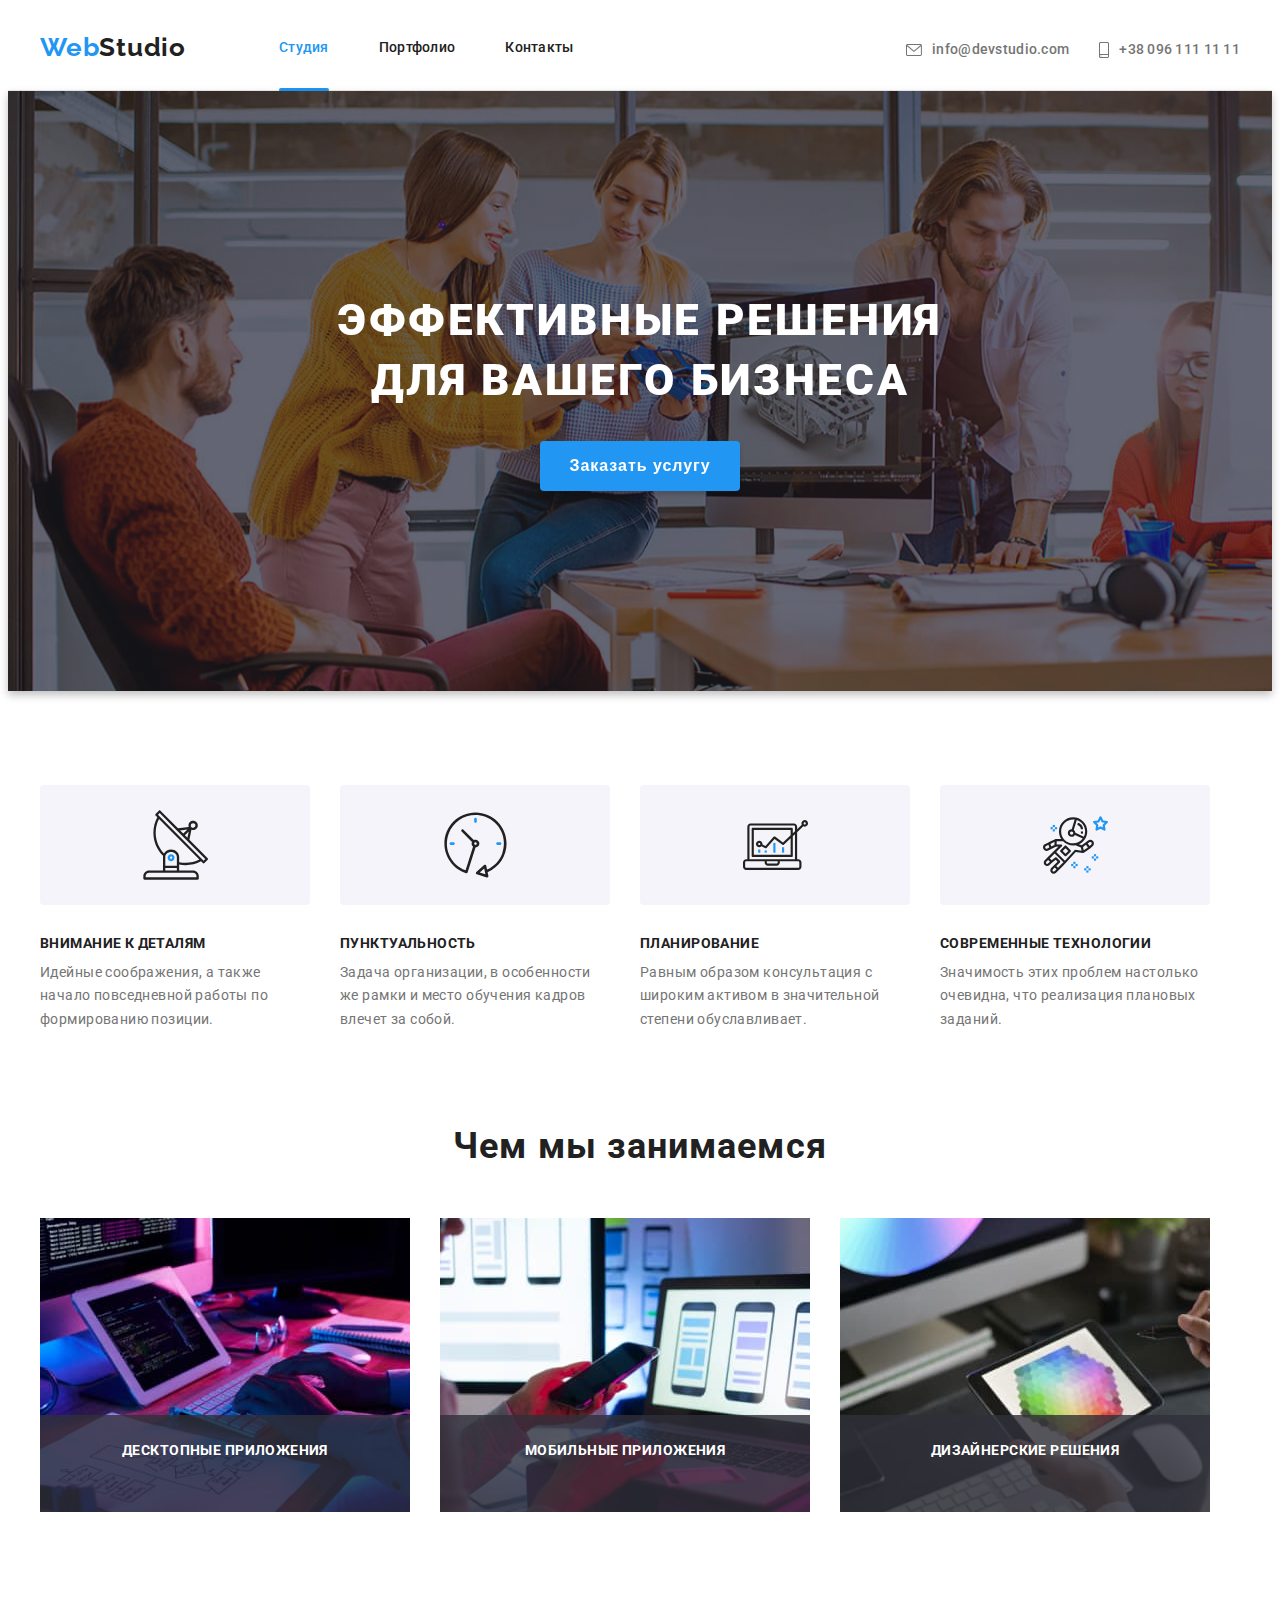
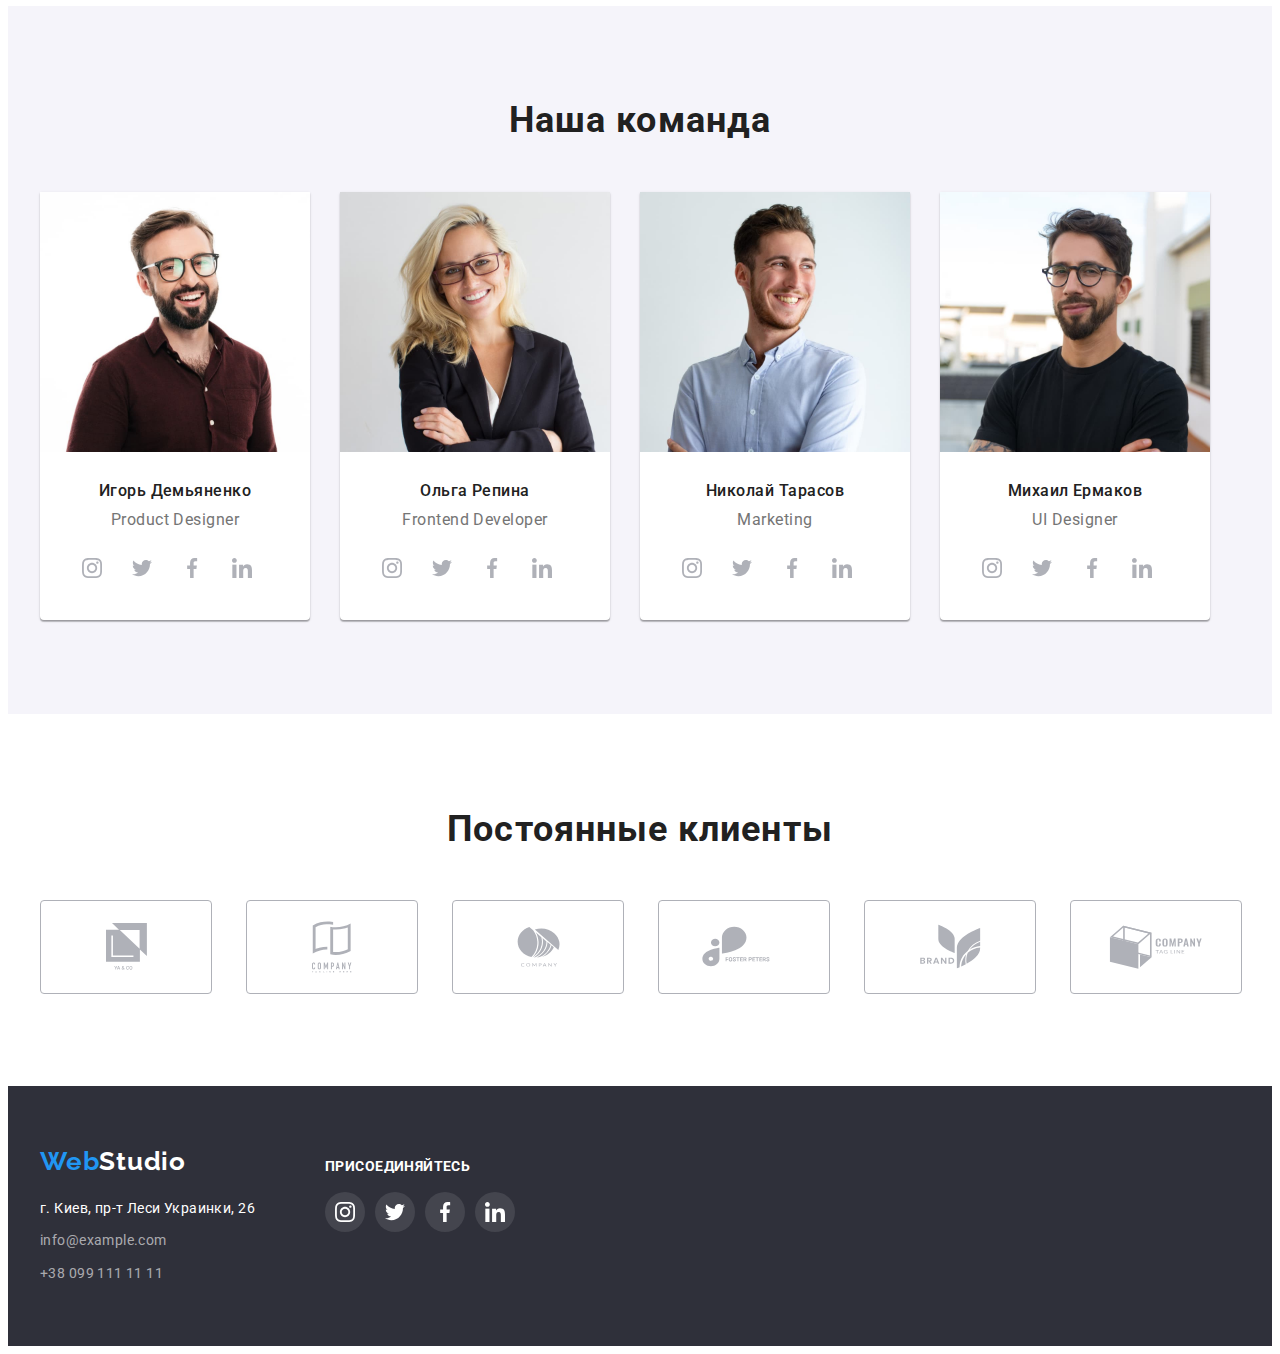
==== index.html @ 971f1d3d "добавляет исходные файлы проекта" ====
<!DOCTYPE html>
<html lang="ru">

<head>
  <meta charset="UTF-8" />
  <meta http-equiv="X-UA-Compatible" content="IE=edge" />
  <meta name="viewport" content="width=device-width, initial-scale=1.0" />
  <title>WebStudio - еффективные решения для вашего бизнеса</title>

  <link rel="stylesheet" href="https://cdnjs.cloudflare.com/ajax/libs/modern-normalize/1.1.0/modern-normalize.min.css"
    integrity="sha512-wpPYUAdjBVSE4KJnH1VR1HeZfpl1ub8YT/NKx4PuQ5NmX2tKuGu6U/JRp5y+Y8XG2tV+wKQpNHVUX03MfMFn9Q=="
    crossorigin="anonymous" referrerpolicy="no-referrer" />
  <link rel="preconnect" href="https://fonts.gstatic.com" />
  <link href="https://fonts.googleapis.com/css2?family=Raleway:wght@700&family=Roboto:wght@400;500;700;900&display=swap"
    rel="stylesheet" />
  <link rel="stylesheet" href="https://cdnjs.cloudflare.com/ajax/libs/animate.css/4.1.1/animate.min.css" />
  <link rel="stylesheet" href="./css/styles.css" />
</head>

<body>
  <!--HEADER-->
  <header class="header">
    <div class="header-section container">
      <nav class="navigation">
        <div class="nav-container">
          <a class="logo animate__swing" href="./">
            <span class="logo-icon-color" lang="en">Web</span>Studio</a>
          <div class="menu-section">
            <ul class="menu">
              <li class="menu-item">
                <a class="menu-link current" href="./">Студия</a>
              </li>
              <li class="menu-item">
                <a class="menu-link" href="./portfolio.html">Портфолио</a>
              </li>
              <li class="menu-item">
                <a class="menu-link" href="">Контакты</a>
              </li>
            </ul>
          </div>
        </div>
      </nav>
      <ul class="info-list">
        <li class="info-point">
          <a class="mail-link" href="mailto:info@devstudio.com">
            <svg class="header-icon" width="16" height="12">
              <use href="./images/icons.svg#icon-envelope"></use>
            </svg>
            info@devstudio.com
          </a>
        </li>
        <li class="info-point">
          <a class="tel-link" href="tel:+380961111111">
            <svg class="header-icon" width="10" height="16">
              <use href="./images/icons.svg#icon-smartphone"></use>
            </svg>
            +38 096 111 11 11
          </a>
        </li>
      </ul>
    </div>
  </header>

  <main>
    <!--HERO-->
    <section class="hero">
      <div class="hero-section container">
        <h1 class="hero-header">
          Эффективные решения<br />
          для вашего бизнеса
        </h1>
        <button class="hero-button" type="button" data-modal-open>Заказать услугу</button>
      </div>
    </section>

    <!--OUR QUALITIES-->
    <section class="section qualities">
      <div class="qualities-section container">
        <h2 hidden>Наши качества</h2>
        <ul class="qualities-list">
          <li class="qualities-point">
            <div class="qualities-icon-box">
              <svg class="qualities-icon" width="65" height="70">
                <use href="./images/icons.svg#icon-antenna"></use>
              </svg>
            </div>
            <h3 class="qualities-name">Внимание к деталям</h3>
            <p class="qualities-description">
              Идейные соображения, а также начало повседневной работы по
              формированию позиции.
            </p>
          </li>
          <li class="qualities-point">
            <div class="qualities-icon-box">
              <svg class="qualities-icon" width="65" height="70">
                <use href="./images/icons.svg#icon-clock"></use>
              </svg>
            </div>
            <h3 class="qualities-name">Пунктуальность</h3>
            <p class="qualities-description">
              Задача организации, в особенности же рамки и место обучения
              кадров влечет за собой.
            </p>
          </li>
          <li class="qualities-point">
            <div class="qualities-icon-box">
              <svg class="qualities-icon" width="65" height="70">
                <use href="./images/icons.svg#icon-diagram"></use>
              </svg>
            </div>
            <h3 class="qualities-name">Планирование</h3>
            <p class="qualities-description">
              Равным образом консультация с широким активом в значительной
              степени обуславливает.
            </p>
          </li>
          <li class="qualities-point">
            <div class="qualities-icon-box">
              <svg class="qualities-icon" width="65" height="70">
                <use href="./images/icons.svg#icon-astronaut"></use>
              </svg>
            </div>
            <h3 class="qualities-name">Современные технологии</h3>
            <p class="qualities-description">
              Значимость этих проблем настолько очевидна, что реализация
              плановых заданий.
            </p>
          </li>
        </ul>
      </div>
    </section>

    <!--OUR-TASKS-->
    <section class="tasks-section section">
      <div class="tasks-container container">
        <h2 class="tasks-header">Чем мы занимаемся</h2>
        <ul class="tasks-list">
          <li class="tasks-point">
            <img src="./images/tasks/wrighting-code.jpg" alt="разработчик пишет код" width="370" height="294"/>
            <div class="tasks-overlay-box">
              <p class="tasks-overlay">десктопные приложения</p>
            </div>
          </li>
          <li class="tasks-point">
            <img src="./images/tasks/testing.jpg" alt="сотрудник тестирует приложение" width="370" height="294"/>
            <div class="tasks-overlay-box">
              <p class="tasks-overlay">мобильные приложения</p>
            </div>
          </li>
          <li class="tasks-point">
              <img src="./images/tasks/making-design.jpg" alt="сотрудник разрабатывает дизайн" width="370" height="294"/>
            <div class="tasks-overlay-box">
              <p class="tasks-overlay">дизайнерские решения</p>
            </div>
          </li>
        </ul>
      </div>
    </section>

    <!--TEAM-->
    <section class="team section">
      <div class="team-section container">
        <h2 class="team-header">Наша команда</h2>
        <ul class="team-list">
          <li class="team-point">
            <img src="./images/staff/ihor-demyanenko.jpg" alt="игорь демьяненко" width="270" height="260" />
            <div class="member-box">
              <h3 class="team-member">Игорь Демьяненко</h3>
              <p class="member-description" lang="en">Product Designer</p>
              <ul class="social-list">
                <li class="social-point">
                  <a class="social-link team-social-link" href="">
                    <svg class="social-icon">
                      <use href="./images/icons.svg#icon-instagram"></use>
                    </svg>
                  </a>
                </li>
                <li class="social-point">
                  <a class="social-link team-social-link" href="">
                    <svg class="social-icon">
                      <use href="./images/icons.svg#icon-twitter"></use>
                    </svg>
                  </a>
                </li>
                <li class="social-point">
                  <a class="social-link team-social-link" href="">
                    <svg class="social-icon">
                      <use href="./images/icons.svg#icon-facebook"></use>
                    </svg>
                  </a>
                </li>
                <li class="social-point">
                  <a class="social-link team-social-link" href="">
                    <svg class="social-icon">
                      <use href="./images/icons.svg#icon-linkedin"></use>
                    </svg>
                  </a>
                </li>
              </ul>
            </div>
          </li>
          <li class="team-point">
            <img src="./images/staff/olha-repina.jpg" alt="ольга репина" width="270" height="260" />
            <div class="member-box">
              <h3 class="team-member">Ольга Репина</h3>
              <p class="member-description" lang="en">Frontend Developer</p>
              <ul class="social-list">
                <li class="social-point">
                  <a class="social-link team-social-link" href="">
                    <svg class="social-icon">
                      <use href="./images/icons.svg#icon-instagram"></use>
                    </svg>
                  </a>
                </li>
                <li class="social-point">
                  <a class="social-link team-social-link" href="">
                    <svg class="social-icon">
                      <use href="./images/icons.svg#icon-twitter"></use>
                    </svg>
                  </a>
                </li>
                <li class="social-point">
                  <a class="social-link team-social-link" href="">
                    <svg class="social-icon">
                      <use href="./images/icons.svg#icon-facebook"></use>
                    </svg>
                  </a>
                </li>
                <li class="social-point">
                  <a class="social-link team-social-link" href="">
                    <svg class="social-icon">
                      <use href="./images/icons.svg#icon-linkedin"></use>
                    </svg>
                  </a>
                </li>
              </ul>
            </div>
          </li>
          <li class="team-point">
            <img src="./images/staff/nicolay-tarasov.jpg" alt="николай тарасов" width="270" height="260" />
            <div class="member-box">
              <h3 class="team-member">Николай Тарасов</h3>
              <p class="member-description" lang="en">Marketing</p>
              <ul class="social-list">
                <li class="social-point">
                  <a class="social-link team-social-link" href="">
                    <svg class="social-icon">
                      <use href="./images/icons.svg#icon-instagram"></use>
                    </svg>
                  </a>
                </li>
                <li class="social-point">
                  <a class="social-link team-social-link" href="">
                    <svg class="social-icon">
                      <use href="./images/icons.svg#icon-twitter"></use>
                    </svg>
                  </a>
                </li>
                <li class="social-point">
                  <a class="social-link team-social-link" href="">
                    <svg class="social-icon">
                      <use href="./images/icons.svg#icon-facebook"></use>
                    </svg>
                  </a>
                </li>
                <li class="social-point">
                  <a class="social-link team-social-link" href="">
                    <svg class="social-icon">
                      <use href="./images/icons.svg#icon-linkedin"></use>
                    </svg>
                  </a>
                </li>
              </ul>
            </div>
          </li>
          <li class="team-point">
            <img src="./images/staff/mikhail-ermakov.jpg" alt="михаил ермаков" width="270" height="260" />
            <div class="member-box">
              <h3 class="team-member">Михаил Ермаков</h3>
              <p class="member-description" lang="en">UI Designer</p>
              <ul class="social-list">
                <li class="social-point">
                  <a class="social-link team-social-link" href="">
                    <svg class="social-icon">
                      <use href="./images/icons.svg#icon-instagram"></use>
                    </svg>
                  </a>
                </li>
                <li class="social-point">
                  <a class="social-link team-social-link" href="">
                    <svg class="social-icon">
                      <use href="./images/icons.svg#icon-twitter"></use>
                    </svg>
                  </a>
                </li>
                <li class="social-point">
                  <a class="social-link team-social-link" href="">
                    <svg class="social-icon">
                      <use href="./images/icons.svg#icon-facebook"></use>
                    </svg>
                  </a>
                </li>
                <li class="social-point">
                  <a class="social-link team-social-link" href="">
                    <svg class="social-icon">
                      <use href="./images/icons.svg#icon-linkedin"></use>
                    </svg>
                  </a>
                </li>
              </ul>
            </div>
          </li>
        </ul>
      </div>
    </section>
  </main>

  <!-- OUR CLIENTS -->

  <section class="clients-section section">
    <div class="clients-container container">
      <h2 class="clients-header">Постоянные клиенты</h2>
      <ul class="client-list">
        <li class="client-point">
          <a class="client-link" href="">
            <svg class="client-icon" width="41px" height="47px">
              <use href="./images/icons.svg#icon-company-ya-co"></use>
            </svg>
          </a>
        </li>
        <li class="client-point">
          <a class="client-link" href="">
            <svg class="client-icon" width="40px" height="52px">
              <use href="./images/icons.svg#icon-company-pages"></use>
            </svg>
          </a>
        </li>
        <li class="client-point">
          <a class="client-link" href="">
            <svg class="client-icon" width="43px" height="41px">
              <use href="./images/icons.svg#icon-company-slices"></use>
            </svg>
          </a>
        </li>
        <li class="client-point">
          <a class="client-link" href="">
            <svg class="client-icon" width="84px" height="41px">
              <use href="./images/icons.svg#icon-company-foster-peters"></use>
            </svg>
          </a>
        </li>
        <li class="client-point">
          <a class="client-link" href="">
            <svg class="client-icon" width="63px" height="45px">
              <use href="./images/icons.svg#icon-company-leaves"></use>
            </svg>
          </a>
        </li>
        <li class="client-point">
          <a class="client-link" href="">
            <svg class="client-icon" width="94px" height="44px">
              <use href="./images/icons.svg#icon-company-box"></use>
            </svg>
          </a>
        </li>
      </ul>
    </div>
  </section>

  <!--FOOTER-->
  <footer class="footer footer-section">
    <div class="container footer-container">
      <div class="footer-logo-adress-box">
        <a class="logo logo-footer" href="./"><span class="logo-icon-color" lang="en">Web</span><span
            class="logo-icon-right" lang="en">Studio</span></a>
        <address class="adress">
          <ul class="adress-list">
            <li class="footer-location">
              <a class="location-link" href="https://goo.gl/maps/LH7wRKLAsP6Fqup57" target="_blank"
                rel="noopener, noreferrer">г. Киев, пр-т Леси Украинки, 26</a>
            </li>
            <li>
              <a class="footer-mail" href="mailto:info@example.com">info@example.com</a>
            </li>
            <li>
              <a class="footer-tel" href="tel:+380991111111">+38 099 111 11 11</a>
            </li>
          </ul>
        </address>
      </div>
      <div class="footer-social-container">
        <p class="footer-social-p">Присоединяйтесь</p>
        <ul class="social-list footer-social-list">
          <li class="social-point">
            <a class="social-link footer-social-link" href="">
              <svg class="social-icon">
                <use href="./images/icons.svg#icon-instagram"></use>
              </svg>
            </a>
          </li>
          <li class="social-point">
            <a class="social-link footer-social-link" href="">
              <svg class="social-icon">
                <use href="./images/icons.svg#icon-twitter"></use>
              </svg>
            </a>
          </li>
          <li class="social-point">
            <a class="social-link footer-social-link" href="">
              <svg class="social-icon">
                <use href="./images/icons.svg#icon-facebook"></use>
              </svg>
            </a>
          </li>
          <li class="social-point">
            <a class="social-link footer-social-link" href="">
              <svg class="social-icon">
                <use href="./images/icons.svg#icon-linkedin"></use>
              </svg>
            </a>
          </li>
        </ul>
      </div>
    </div>
  </footer>

  <div class="backdrop is-hidden" data-modal>
    <div class="modal">
      <button type="button" class="modal-close-btn" data-modal-close>
        <svg class="modal-close-icon" width="18" height="18">
          <use href="./images/modal-close-btn.svg#icon-modal-close-btn"></use>
        </svg>
      </button>
    </div>
  </div>
  <script src="./js/modal.js"></script>
</body>

</html>
---- css/styles.css ----
:root {
  --main-font: "Roboto", sans-serif;
  --secondary-font: "Raleway", sans-serif;
  --font-weight-main: 500;
  --font-weight-secondary: bold;
  --font-weight-p: 400;
  --font-weight-member: 500;

  --font-weight-projecs-overflow: 400;
  --icon-fill-color: #afb1b8;
  --logo-icon-color-left: #2196f3;
  --logo-icon-color-right: #ffffff;
  --accent-color: #2196f3;
  --footer-accent-color: #ffffff;
  --main-font-color: #212121;
  --header-info-color: #757575;
  --hero-background-color: #c4c4c4;
  --hero-header-color: #ffffff;
  --hero-btn-color: #ffffff;
  --hero-btn-back-color: #2196f3;
  --description-color: #757575;
  --team-back-color: #f5f4fa;
  --footer-back-color: #2f303a;
  --location-link-color: #ffffff;
  --filter-accent-background-color: #2196f3;
  --filter-accent-font-color: #ffffff;
  --footer-main-color: rgba(255, 255, 255, 0.6);
  --main-duration: 250ms;
  --timing-function: cubic-bezier(0.4, 0, 0.2, 1);
}

/* СБРОС СТИЛЕЙ */

h1,
h2,
h3,
h4,
h5,
h6,
p {
  margin-top: 0;
  margin-bottom: 0;
}

ol,
ul {
  padding-top: 0;
  padding-bottom: 0;
  padding-left: 0;
  margin: 0 0;
}

img {
  display: block;
}

/* СБРОС СТИЛЕЙ END */

body {
  font-family: var(--main-font);
  font-weight: var(--font-weight-main);
  font-size: 14px;
  color: var(--main-font-color);
}

a {
  text-decoration: none;
  font-style: normal;
  color: var(--main-font-color);
}

li {
  list-style-type: none;
}

/* УТИЛИТЫ */

.visually-hidden {
  position: absolute;
  clip: rect(0 0 0 0);
  width: 1px;
  height: 1px;
  margin: -1px;
}

.container {
  margin: 0 auto;
  width: 1200px;
  padding-left: 15px;
  padding-right: 15px;
}

.section {
  padding-top: 94px;
  padding-bottom: 94px;
}

.footer-section {
  padding-bottom: 60px;
}

.team-social-link {
  background-color: transparent;
  fill: #afb1b8;
}

.footer-social-link {
  background-color: rgba(255, 255, 255, 0.1);
  fill: #ffffff;
}

.footer-social-list {
  margin-top: 20px;
}

/* УТИЛИТЫ END */

/* HEADER SECTION */

.header {
  border-bottom: 1px solid #ececec;
}

.header-section {
  display: flex;
  margin-left: auto;
  margin-right: auto;
  align-items: baseline;
}

.nav-container {
  display: flex;
  align-items: center;
}

.info-list {
  display: flex;
  margin-left: auto;
}

.info-point:not(:last-child) {
  margin-right: 30px;
}

.logo {
  font-family: var(--secondary-font);
  font-family: Raleway;
  font-weight: var(--font-weight-secondary);
  font-size: 26px;
  line-height: 1.19;
  letter-spacing: 0.03em;
  color: var(--main-font-color);
  text-decoration: none;

  margin-right: 93px;
  padding-top: 24px;
  padding-bottom: 25px;

  animation-duration: 1000ms;
}

.logo-icon-color {
  color: var(--logo-icon-color-left);
}

.menu {
  display: flex;
}

.menu-section {
  display: flex;
  width: 294px;
}

.menu-link {
  position: relative;
  line-height: 1.14;
  letter-spacing: 0.02em;
  color: #212121;

  padding-top: 32px;
  padding-bottom: 36.5px;

  transition: color var(--main-duration) var(--timing-function);
}

.menu-link.current::before {
  position: absolute;
  display: block;
  content: "";
  width: 100%;
  height: 4px;
  bottom: 0;

  background-color: var(--accent-color);
  border-radius: 2px;
}

.menu-item:not(:last-child) {
  margin-right: 50px;
}

.menu-link.current {
  color: var(--accent-color);
}

.menu-link:hover,
.menu-link:focus {
  color: var(--accent-color);
}

.mail-link {
  display: flex;
  align-items: center;

  line-height: 1.14;
  letter-spacing: 0.02em;
  color: var(--header-info-color);

  fill: var(--header-info-color);

  padding-top: 32px;
  padding-bottom: 32px;

  transition: color var(--main-duration) var(--timing-function);
}

.tel-link {
  display: flex;
  align-items: center;

  line-height: 1.14;
  letter-spacing: 0.02em;
  color: var(--header-info-color);

  fill: var(--header-info-color);

  padding-top: 32px;
  padding-bottom: 32px;

  transition: color var(--main-duration) var(--timing-function);
}
.mail-link:hover,
.tel-link:hover {
  color: var(--accent-color);
  fill: var(--accent-color);
}
.mail-link:focus,
.tel-link:focus {
  color: var(--accent-color);
  fill: var(--accent-color);
}

.header-icon {
  margin-right: 10px;

  transition: fill var(--main-duration) var(--timing-function);
}
/* HEADER END */

/* HERO */
.hero {
  background-image: linear-gradient(
      rgba(47, 48, 58, 0.4),
      rgba(47, 48, 58, 0.4)
    ),
    url(../images/hero/hero-image.jpg);
  background-color: var(--hero-background-color);
  background-size: cover;
  filter: drop-shadow(0px 4px 4px rgba(0, 0, 0, 0.25));

  max-width: 1600px;
  margin: 0 auto;
  padding-top: 200px;
  padding-bottom: 200px;
}

.hero-section {
  display: flex;
  flex-direction: column;

  align-items: center;
  justify-content: center;
}

.hero-header {
  display: inline-block;
  font-family: var(--main-font);
  font-weight: 900;
  font-size: 44px;
  line-height: 1.36;

  margin-right: 452px;
  margin-left: 452px;
  margin-bottom: 30px;
  width: 696px;

  text-align: center;
  letter-spacing: 0.06em;
  text-transform: uppercase;
  color: var(--hero-header-color);
}

.hero-button {
  display: inline-block;
  width: 200px;
  padding-top: 10px;
  padding-right: 10px;
  padding-bottom: 10px;
  padding-left: 10px;

  border: 0px;
  border-radius: 4px;
  box-shadow: 0px 4px 4px rgba(0, 0, 0, 0.15);

  font-weight: var(--font-weight-secondary);
  font-size: 16px;
  line-height: 1.87;
  letter-spacing: 0.06em;
  background-color: var(--hero-btn-back-color);
  color: var(--hero-btn-color);
  cursor: pointer;
}
/* HERO END */

/* OUR QUALITIES */

.qualities {
  display: flex;
}

.qualities-list {
  display: flex;
}

.qualities-point:not(last-child) {
  margin-right: 30px;
}
.qualities-point {
  display: block;
  width: 270px;
}

.qualities-icon-box {
  display: flex;
  align-items: center;
  justify-content: center;
  margin-bottom: 30px;
  border-radius: 4px;
  width: 270px;
  height: 120px;

  background-color: #f5f4fa;
}

.qualities-name {
  display: inline-block;
  margin-bottom: 9px;

  font-size: 14px;
  font-weight: var(--font-weight-secondary);
  line-height: 1.14;
  letter-spacing: 0.03em;
  text-transform: uppercase;
  color: var(--main-font-color);
}

.qualities-description {
  font-size: 14px;
  font-weight: var(--font-weight-p);
  line-height: 1.71;
  letter-spacing: 0.03em;
  color: var(--description-color);
}
/* OUR QUALITIES END */

/* TASKS */

.tasks-section {
  display: flex;
  flex-direction: column;
  padding-top: 0;
}

.tasks-header {
  display: block;
  margin-left: auto;
  margin-right: auto;
  margin-bottom: 50px;

  font-weight: var(--font-weight-secondary);
  font-size: 36px;
  line-height: 1.16;
  text-align: center;
  letter-spacing: 0.03em;
  color: var(--main-font-color);
}

.tasks-list {
  display: flex;
}

.tasks-point {
  display: block;
  position: relative;
  width: 370px;
  height: 294px;
}

.tasks-point:not(:last-child) {
  margin-right: 30px;
}

.tasks-overlay {
  font-weight: bold;
  font-size: 14px;
  line-height: 16px;
  text-align: center;
  letter-spacing: 0.03em;
  text-transform: uppercase;

  color: #ffffff;
}

.tasks-overlay-box {
  position: absolute;
  bottom: 0;
  width: 370px;
  height: 70px;
  padding-top: 27px;

  background-color: rgba(47, 48, 58, 0.8);
}

/* TASKS END */

/* TEAM */
.team-list {
  display: flex;
}

.team-point {
  display: block;
  box-shadow: 0px 1px 3px rgba(0, 0, 0, 0.12), 0px 1px 1px rgba(0, 0, 0, 0.14),
    0px 2px 1px rgba(0, 0, 0, 0.2);
  border-radius: 0px 0px 4px 4px;
  background-color: #ffffff;
}

.team-point:not(last-child) {
  margin-right: 30px;
}

.team {
  background: var(--team-back-color);
}

.team-section {
  display: flex;
  flex-direction: column;
}

.team-header {
  display: inline-block;
  margin-bottom: 50px;

  font-weight: var(--font-weight-secondary);
  font-size: 36px;
  line-height: 1.16;
  text-align: center;
  letter-spacing: 0.03em;
  color: var(--main-font-color);
}

.member-box {
  display: flex;
  flex-direction: column;
  align-items: center;
  padding-top: 30px;
  padding-bottom: 30px;
}

.social-list {
  display: flex;
  align-items: center;
  margin-top: 16px;
  width: 206px;
  height: 44px;
}

.social-point {
  display: block;
  width: 40px;
  height: 40px;
  border-radius: 50%;
}

.social-point:not(:last-child) {
  margin-right: 10px;
}

.social-link {
  display: flex;
  justify-content: center;
  align-items: center;
  width: 100%;
  height: 100%;
  border-radius: 50%;

  transition: background-color var(--main-duration) var(--timing-function),
    fill var(--main-duration) var(--timing-function);
}

.social-link:focus,
.social-link:hover {
  background-color: var(--accent-color);
  fill: #ffffff;
}
.social-icon {
  width: 20px;
  height: 20px;
}

.team-member {
  display: inline-block;

  font-size: 16px;
  font-weight: var(--font-weight-member);
  line-height: 1.18;
  text-align: center;
  letter-spacing: 0.03em;
}

.member-description {
  display: inline-block;
  margin-top: 10px;

  font-weight: 400;
  font-size: 16px;
  line-height: 1.18;
  text-align: center;
  letter-spacing: 0.03em;
  color: var(--description-color);
}
/* TEAM END */

/* CLIENTS */

.clients-container {
  display: flex;
  flex-direction: column;
}

.clients-header {
  align-self: center;
  margin-bottom: 50px;

  font-weight: var(--font-weight-secondary);
  font-size: 36px;
  line-height: 42px;
  text-align: center;
  letter-spacing: 0.03em;
}

.client-list {
  display: flex;
  justify-content: space-between;
}

.client-point {
  width: 170px;
  height: 92px;
}

.client-link {
  display: flex;
  justify-content: center;
  align-items: center;
  width: 100%;
  height: 100%;

  border: 1px solid #afb1b8;
  border-radius: 4px;

  fill: var(--icon-fill-color);

  transition: fill var(--main-duration) var(--timing-function),
    border-color var(--timing-function) var(--main-duration);
}

.client-link:hover,
.client-link:focus {
  fill: var(--accent-color);
  border: 1px solid var(--accent-color);
}

/* CLIENTS END */

/* FOOTER */

.footer-container {
  display: flex;
}

.footer {
  background-color: var(--footer-back-color);
}

.logo-footer {
  width: 145px;
  padding-top: 0;
  padding-bottom: 0;
  margin-right: 0;
  margin-bottom: 20px;
}

.logo-icon-right {
  color: var(--logo-icon-color-right);
}

.location-link {
  font-weight: 400;
  font-style: normal;
  line-height: 1.71;
  letter-spacing: 0.03em;
  color: var(--location-link-color);

  transition: color var(--main-duration) var(--timing-function);
}

.location-link:hover,
.location-link:focus {
  color: var(--accent-color);
}

.footer-mail,
.footer-tel {
  font-weight: 400;
  line-height: 1.71;
  letter-spacing: 0.03em;
  color: var(--footer-main-color);

  transition: color var(--main-duration) var(--timing-function);
}
.footer-mail:hover,
.footer-tel:hover,
.footer-mail:focus,
.footer-tel:focus {
  color: var(--footer-accent-color);
}

.adress li:not(:last-child) {
  margin-bottom: 9px;
  margin-right: auto;
}

.footer-logo-adress-box {
  display: flex;
  flex-direction: column;
  margin-top: 60px;
}

.footer-social-container {
  display: flex;
  flex-direction: column;
  width: 206px;
  height: 80px;
  margin-top: 72px;
  margin-left: 70px;
}

.footer-social-p {
  font-weight: var(--font-weight-secondary);
  font-size: 14px;
  line-height: 16px;
  letter-spacing: 0.03em;
  text-transform: uppercase;

  color: #ffffff;
}

/* FOOTER END */

/* PORTFOLIO */

/* PORTFOLIO FILTER */

.filter-section {
  display: flex;
  justify-content: center;
  margin-top: 0;
  margin-bottom: 50px;
  margin-left: auto;
  margin-right: auto;
}

.filter-section .filter-point:not(:last-child) {
  margin-right: 8px;
}

.filter-point:not(:last-child) {
  margin-right: 8px;
}

.filter-button {
  font-family: inherit;
  font-size: 16px;
  font-weight: 500;
  line-height: 26px;
  text-align: center;
  letter-spacing: 0.03em;
  color: var(--main-font-color);
  cursor: pointer;

  background: #f5f4fa;
  border: none;
  border-radius: 4px;

  padding: 6px 22px 6px 22px;
  transition: box-shadow var(--main-duration) var(--timing-function),
    background-color var(--main-duration) var(--timing-function),
    color var(--main-duration) var(--timing-function);
}

.filter-button:hover,
.filter-button:focus {
  color: var(--filter-accent-font-color);
  background-color: var(--filter-accent-background-color);

  box-shadow: 0px 3px 1px rgba(0, 0, 0, 0.1), 0px 1px 2px rgba(0, 0, 0, 0.08),
    0px 2px 2px rgba(0, 0, 0, 0.12);
}
/*  PORTFOLIO FILTER END */

/* PORTFOLIO ITEMS */

.portfolio-list {
  display: flex;
  flex-wrap: wrap;
  justify-content: center;
}

.portfolio-point {
  display: flex;
  flex-direction: column;
  align-items: center;
  width: 370px;
  transition: box-shadow 250ms linear;
}

.portfolio-point:hover {
  box-shadow: 0px 1px 1px rgba(0, 0, 0, 0.12), 0px 4px 4px rgba(0, 0, 0, 0.06),
    1px 4px 6px rgba(0, 0, 0, 0.16);
}

.portfolio-point:not(:nth-child(3n + 3)) {
  margin-right: 30px;
}

.portfolio-point:nth-last-child(n + 4) {
  margin-bottom: 30px;
}

.project-info {
  padding: 20px 24px;
  border-right: 1px solid #eeeeee;
  border-bottom: 1px solid #eeeeee;
  border-left: 1px solid #eeeeee;
}

.portfolio-project {
  margin-bottom: 4px;

  font-weight: var(--font-weight-secondary);
  font-size: 18px;
  line-height: 2;
  letter-spacing: 0.06em;
  color: var(--main-font-color);
}

.project-description {
  font-weight: 400;
  font-size: 16px;
  line-height: 1.87;
  letter-spacing: 0.03em;
  color: var(--description-color);
}

.portfolio-img-box {
  position: relative;
  overflow: hidden;
}

.portfolio-overlay {
  display: block;
  position: absolute;
  top: 0;
  left: 0;
  width: 100%;
  height: 100%;
  padding: 63px 24px;
  font-weight: var(--font-weight-projecs-overflow);

  background: rgba(33, 150, 243, 0.9);

  font-size: 18px;
  line-height: 1.56;
  letter-spacing: 0.03em;
  color: #ffffff;

  transform: translateY(101%);
  transition-duration: 250ms;
}

.portfolio-project-link:hover .portfolio-overlay,
.portfolio-project-link:focus .portfolio-overlay {
  transform: translateY(0%);
  animation-timing-function: var(--timing-function);
}

/* PORTFOLIO ITEMS END */

.backdrop {
  position: fixed;
  width: 100vw;
  height: 100vh;
  top: 0;
  left: 0;
  background: rgba(0, 0, 0, 0.2);

  transition: opacity var(--main-duration) var(--timing-function),
    visibility var(--main-duration) var(--timing-function);
}

.modal {
  position: absolute;
  margin-top: 0;
  padding-top: 0;
  top: 50%;
  left: 50%;
  transform: translate(-50%, -50%);
  width: 528px;
  height: 581px;
  background: #ffffff;
  box-shadow: 0px 1px 3px rgba(0, 0, 0, 0.12), 0px 1px 1px rgba(0, 0, 0, 0.14),
    0px 2px 1px rgba(0, 0, 0, 0.2);
  border-radius: 4px;
}

.modal-close-btn {
  display: flex;
  align-items: center;
  justify-content: center;
  position: absolute;
  top: 8px;
  right: 8px;
  border-radius: 50%;
  border: 1px solid rgba(0, 0, 0, 0.1);
  background-color: transparent;
  cursor: pointer;
  padding: 6px 6px;
}

.is-hidden {
  opacity: 0;
  visibility: hidden;
  pointer-events: none;
}
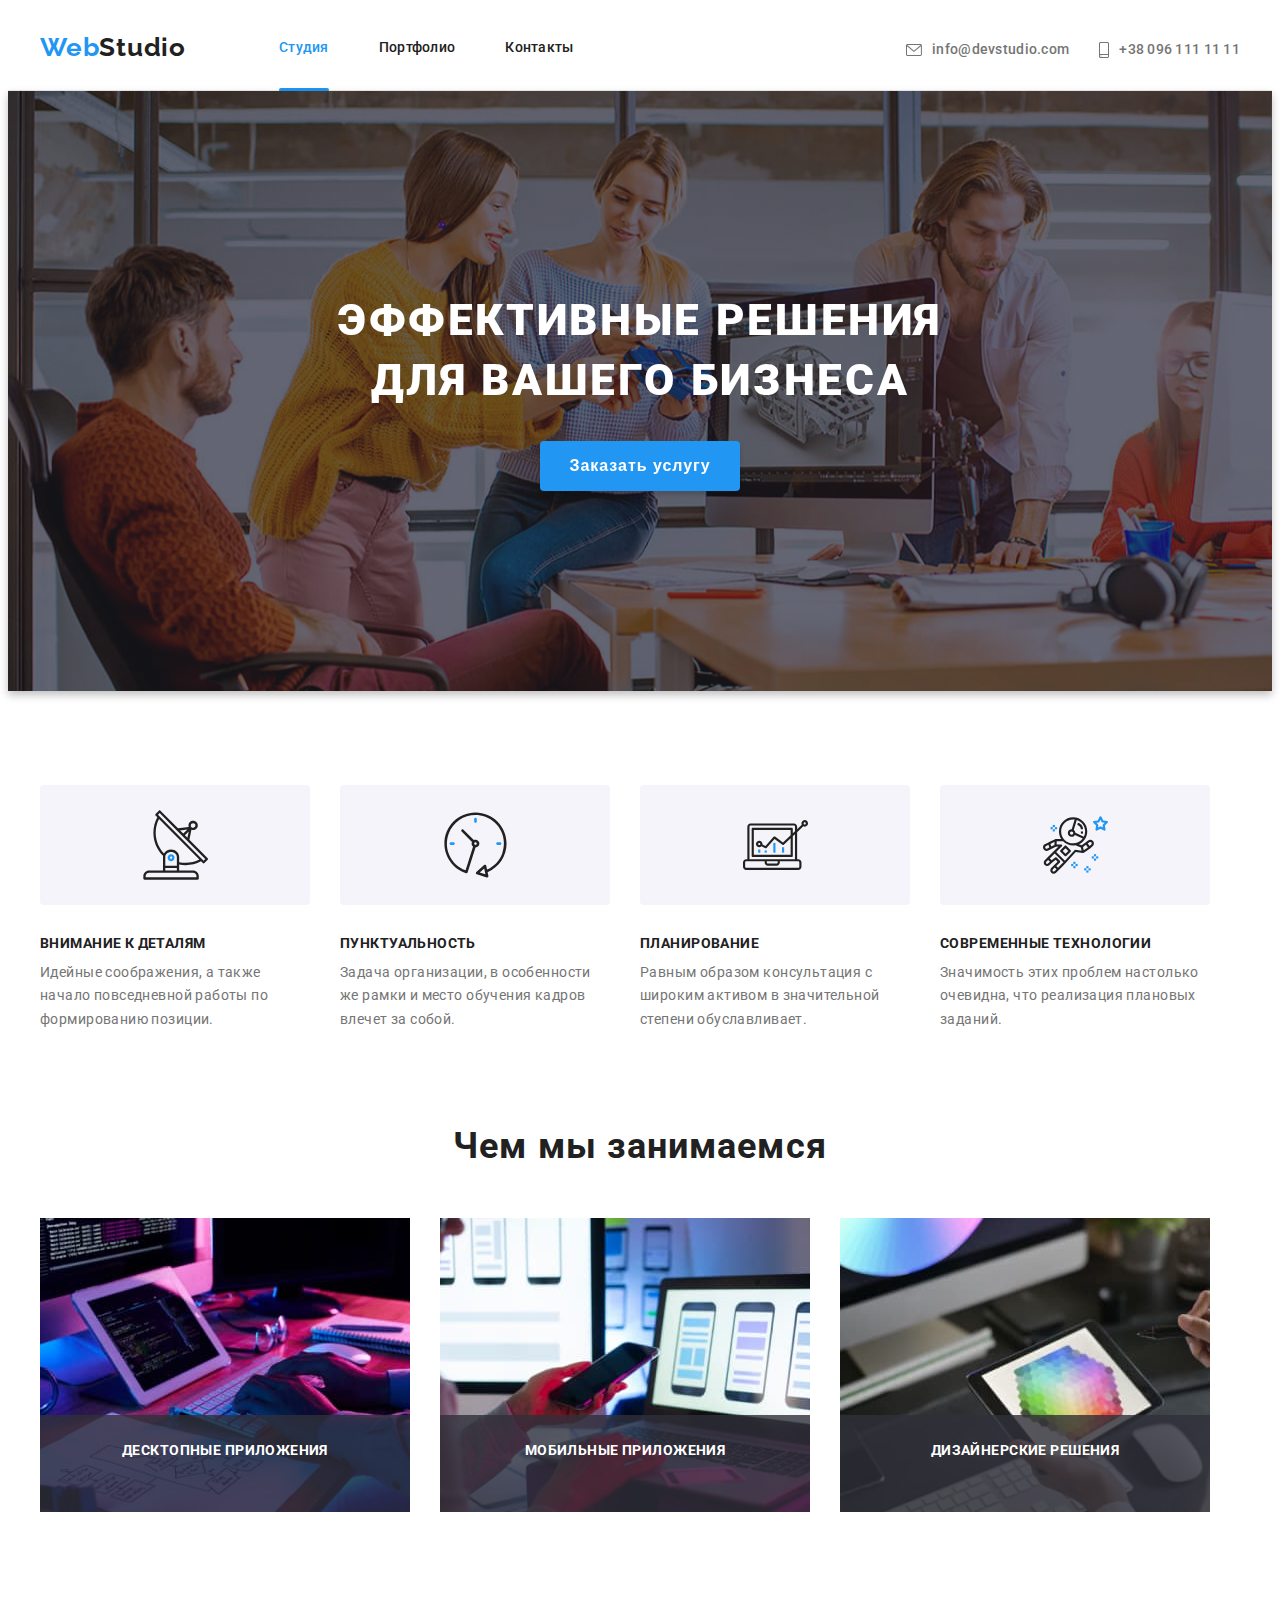
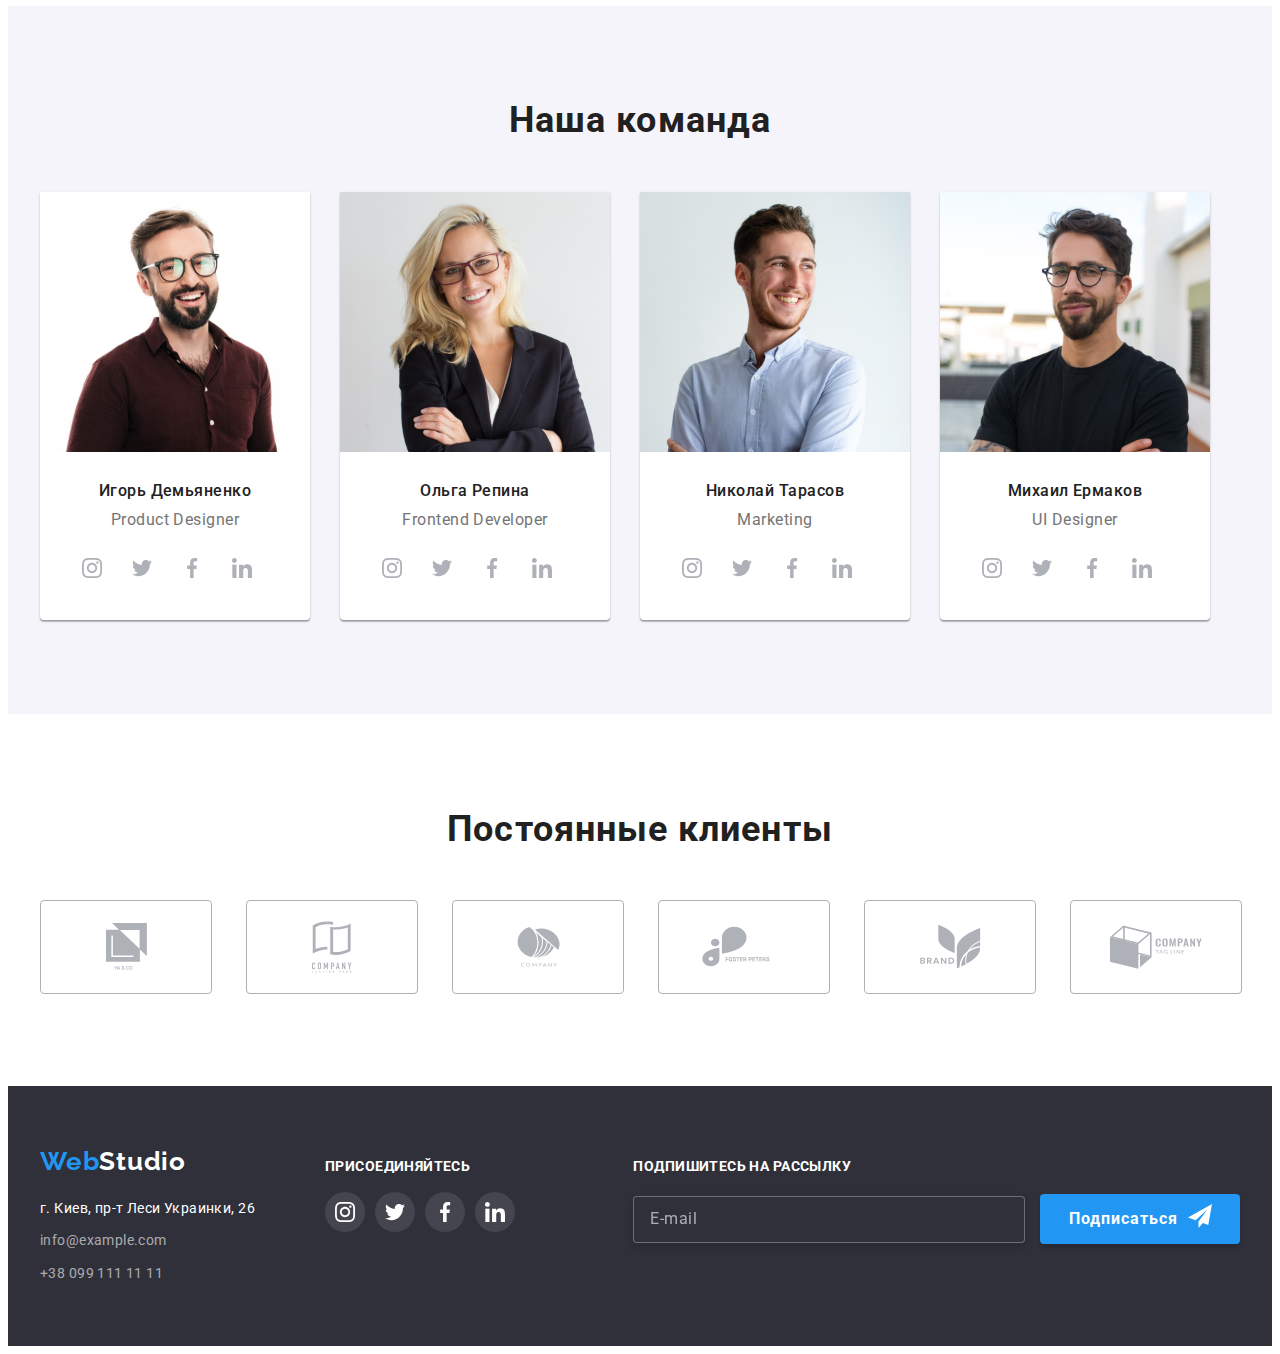
==== commit 3c351ed8: "final" ====
--- a/index.html
+++ b/index.html
@@ -421,8 +421,23 @@
           </li>
         </ul>
       </div>
+      <div class="footer-mailing-container">
+        <p class="footer-mailing-header">Подпишитесь на рассылку</p>
+        <form action="#" class="footer-mailing-form">
+          <input class="footer-user-mail-input" type="email" placeholder="E-mail" validate>
+          <button class="footer-mailing-button" type="submit">
+            <span class="mailing-button-wrapper">
+              Подписаться
+            <svg class="footer-button-mail-icon" width="24px" height="24px">
+              <use href="./images/footer-send-mail-icon.svg#icon-send-mail"></use>
+            </svg></span> 
+          </button>
+        </form>
+      </div>
     </div>
   </footer>
+
+  <!-- BACKDROP И МОДАЛЬНОЕ ОКНО -->
 
   <div class="backdrop is-hidden" data-modal>
     <div class="modal">
@@ -431,6 +446,53 @@
           <use href="./images/modal-close-btn.svg#icon-modal-close-btn"></use>
         </svg>
       </button>
+
+      <p class="modal-form-header">Оставьте свои данные, мы вам перезвоним</p>
+
+      <form class="modal-form" action="#">
+        <label class="modal-form-field">Имя
+          <span class="modal-form-input-wrapper">
+            <input class="modal-form-input" type="text" name="user-name" minlength="2" autofocus required
+            pattern="[a-zA-Zа-яёА-Я]+" title="Используйте буквы латиницы или кирилицы">
+            <svg class="modal-form-input-icon" width="18" height="18">
+              <use href="./images/modal-input-icons.svg#icon-modal-person"></use>
+            </svg>
+          </span>
+          
+        </label>
+        
+
+        <label class="modal-form-field">Телефон
+          <span class="modal-form-input-wrapper">
+            <input class="modal-form-input" type="tel" name="user-tel" 
+            pattern="[0-9]{3}-[0-9]{3}-[0-9]{2}-[0-9]{2}" title="093-000-00-00" required validate>
+            <svg class="modal-form-input-icon" width="18" height="18">
+              <use href="./images/modal-input-icons.svg#icon-modal-phone"></use>
+            </svg>
+          </span>
+        </label>
+        
+
+        <label class="modal-form-field">Почта
+          <span class="modal-form-input-wrapper">
+            <input class="modal-form-input" type="email" name="user-email" validate>
+            <svg class="modal-form-input-icon" width="18" height="18">
+              <use href="./images/modal-input-icons.svg#icon-modal-email"></use>
+            </svg>
+          </span>
+        </label>
+        
+
+        <label class="modal-form-field">Комментарий</label>
+        <textarea class="modal-form-message" placeholder="Введите текст"></textarea>
+        <input class="modal-form-checkbox visually-hidden-checkbox" type="checkbox" id="accept-policy">
+        <label class="modal-form-checkbox-label" for="accept-policy">Соглашаюсь с рассылкой и принимаю&nbsp;<a
+              class="modal-form-label-link" href="">Условия договора</a></label>
+        <button class="modal-form-btn" type="submit">Отправить</button>
+
+
+      </form>
+
     </div>
   </div>
   <script src="./js/modal.js"></script>
--- a/css/styles.css
+++ b/css/styles.css
@@ -25,6 +25,7 @@
   --filter-accent-background-color: #2196f3;
   --filter-accent-font-color: #ffffff;
   --footer-main-color: rgba(255, 255, 255, 0.6);
+  --font-weight-modal-label: 400;
   --main-duration: 250ms;
   --timing-function: cubic-bezier(0.4, 0, 0.2, 1);
 }
@@ -75,6 +76,17 @@
 
 /* УТИЛИТЫ */
 
+.visually-hidden-checkbox {
+  position: absolute !important;
+  clip: rect(1px 1px 1px 1px); /* IE6, IE7 */
+  clip: rect(1px, 1px, 1px, 1px);
+  padding: 0 !important;
+  border: 0 !important;
+  height: 1px !important;
+  width: 1px !important;
+  overflow: hidden;
+}
+
 .visually-hidden {
   position: absolute;
   clip: rect(0 0 0 0);
@@ -194,6 +206,26 @@
 
   background-color: var(--accent-color);
   border-radius: 2px;
+}
+
+.menu-link::after {
+  position: absolute;
+  display: block;
+  content: "";
+  width: 100%;
+  height: 4px;
+  bottom: 0;
+
+  background-color: var(--accent-color);
+  border-radius: 2px;
+
+  transform: scaleX(0);
+  transition: transform var(--main-duration) var(--timing-function);
+}
+
+.menu-link:hover::after,
+.menu-link:focus::after {
+  transform: scaleX(1);
 }
 
 .menu-item:not(:last-child) {
@@ -679,6 +711,87 @@
   color: #ffffff;
 }
 
+.footer-mailing-container {
+  display: flex;
+  flex-direction: column;
+  margin-left: auto;
+  margin-top: 72px;
+}
+
+.footer-mailing-header {
+  font-family: var(--main-font);
+  font-weight: var(--font-weight-secondary);
+  font-size: 14px;
+  line-height: 16px;
+  letter-spacing: 0.03em;
+  text-transform: uppercase;
+
+  color: #ffffff;
+
+  margin-bottom: 20px;
+}
+
+.footer-user-mail-input {
+  color: #ffffff;
+
+  padding: 15px 16px;
+
+  width: 358px;
+
+  border: 1px solid rgba(255, 255, 255, 0.3);
+  filter: drop-shadow(0px 4px 4px rgba(0, 0, 0, 0.15));
+  border-radius: 4px;
+  background-color: var(--footer-back-color);
+
+  outline: none;
+}
+
+.footer-user-mail-input::placeholder {
+  font-family: var(--main-font);
+  font-weight: var(--font-weight-p);
+  font-size: 16px;
+  line-height: 1.25;
+
+  letter-spacing: 0.03em;
+
+  color: rgba(255, 255, 255, 0.6);
+}
+
+.footer-user-mail-input:hover,
+.footer-user-mail-input:focus {
+  border-color: var(--accent-color);
+}
+
+.mailing-button-wrapper {
+  display: flex;
+}
+
+.footer-mailing-button {
+  color: #ffffff;
+  font-family: var(--main-font);
+  font-weight: var(--font-weight-secondary);
+  font-size: 16px;
+  line-height: 1.87;
+  letter-spacing: 0.06em;
+
+  background: #2196f3;
+  box-shadow: 0px 4px 4px rgba(0, 0, 0, 0.15);
+  border-radius: 4px;
+  border: none;
+
+  padding-top: 10px;
+  padding-bottom: 10px;
+  padding-left: 29px;
+  padding-right: 28px;
+
+  margin-left: 12px;
+
+  cursor: pointer;
+}
+
+.footer-button-mail-icon {
+  margin-left: 10px;
+}
 /* FOOTER END */
 
 /* PORTFOLIO */
@@ -819,6 +932,8 @@
 }
 
 /* PORTFOLIO ITEMS END */
+
+/* MODAL FORM */
 
 .backdrop {
   position: fixed;
@@ -845,6 +960,8 @@
   box-shadow: 0px 1px 3px rgba(0, 0, 0, 0.12), 0px 1px 1px rgba(0, 0, 0, 0.14),
     0px 2px 1px rgba(0, 0, 0, 0.2);
   border-radius: 4px;
+
+  padding: 40px;
 }
 
 .modal-close-btn {
@@ -859,6 +976,12 @@
   background-color: transparent;
   cursor: pointer;
   padding: 6px 6px;
+
+  transition: fill var(--main-duration) var(--timing-function);
+}
+
+.modal-close-btn:hover {
+  fill: var(--accent-color);
 }
 
 .is-hidden {
@@ -866,3 +989,158 @@
   visibility: hidden;
   pointer-events: none;
 }
+
+.modal-form-header {
+  font-family: var(--main-font);
+  font-weight: var(--font-weight-secondary);
+  font-size: 20px;
+  line-height: 23px;
+  text-align: center;
+  letter-spacing: 0.03em;
+
+  margin-bottom: 12px;
+}
+
+.modal-form {
+  display: flex;
+  flex-direction: column;
+}
+
+.modal-form-field {
+  font-family: var(--main-font);
+  font-weight: var(--font-weight-modal-label);
+  font-size: 12px;
+  line-height: 14px;
+  letter-spacing: 0.01em;
+
+  color: #757575;
+
+  margin-bottom: 10px;
+}
+
+.modal-form-input-wrapper {
+  display: block;
+  position: relative;
+
+  margin-top: 4px;
+}
+
+.modal-form-input {
+  border: 1px solid rgba(33, 33, 33, 0.2);
+  border-radius: 4px;
+
+  width: 100%;
+  height: 40px;
+
+  padding-left: 42px;
+
+  outline: none;
+
+  transition: border var(--main-duration) var(--timing-function);
+}
+
+.modal-form-input-icon {
+  position: absolute;
+  top: 50%;
+  transform: translateY(-50%);
+  left: 12px;
+
+  transition: fill var(--main-duration) var(--timing-function);
+}
+
+.modal-form-input:hover,
+.modal-form-input:focus {
+  border-color: var(--accent-color);
+}
+
+.modal-form-input:focus + .modal-form-input-icon,
+.modal-form-input:hover + .modal-form-input-icon {
+  fill: var(--accent-color);
+}
+
+.modal-form-message {
+  resize: none;
+
+  width: 100%;
+  height: 120px;
+
+  border: 1px solid rgba(33, 33, 33, 0.2);
+  border-radius: 4px;
+  outline: none;
+
+  padding: 12px 16px;
+
+  transition: border var(--main-duration) var(--timing-function);
+}
+
+.modal-form-message::placeholder {
+  font-size: 14px;
+  line-height: 16px;
+  letter-spacing: 0.01em;
+
+  color: rgba(117, 117, 117, 0.5);
+}
+
+.modal-form-message:hover,
+.modal-form-message:focus {
+  border-color: var(--accent-color);
+}
+
+.modal-form-checkbox-label {
+  display: flex;
+  align-items: center;
+  font-family: var(--main-font);
+  font-size: 14px;
+  line-height: 1.71;
+  letter-spacing: 0.03em;
+
+  color: #757575;
+
+  margin-top: 20px;
+}
+
+.modal-form-checkbox-label::before {
+  display: block;
+  content: "";
+  background-image: url(../images/modal-checkbox/icon-checkbox.png);
+  background-size: contain;
+  background-repeat: no-repeat;
+  width: 16px;
+  height: 15px;
+  border: none;
+
+  margin-right: 7px;
+}
+
+.modal-form-checkbox:checked + .modal-form-checkbox-label::before {
+  background-image: url(../images/modal-checkbox/icon-checkbox-checked.png);
+  background-size: contain;
+  background-repeat: no-repeat;
+}
+
+.modal-form-label-link {
+  text-decoration-line: underline;
+  color: var(--accent-color);
+}
+
+.modal-form-btn {
+  align-self: center;
+  cursor: pointer;
+
+  color: #ffffff;
+  line-height: 1.87;
+  font-family: Roboto;
+  font-weight: bold;
+  font-size: 16px;
+
+  text-align: center;
+  letter-spacing: 0.06em;
+
+  padding: 10px 55px;
+  margin-top: 30px;
+
+  background: #188ce8;
+  box-shadow: 0px 4px 4px rgba(0, 0, 0, 0.15);
+  border: none;
+  border-radius: 4px;
+}
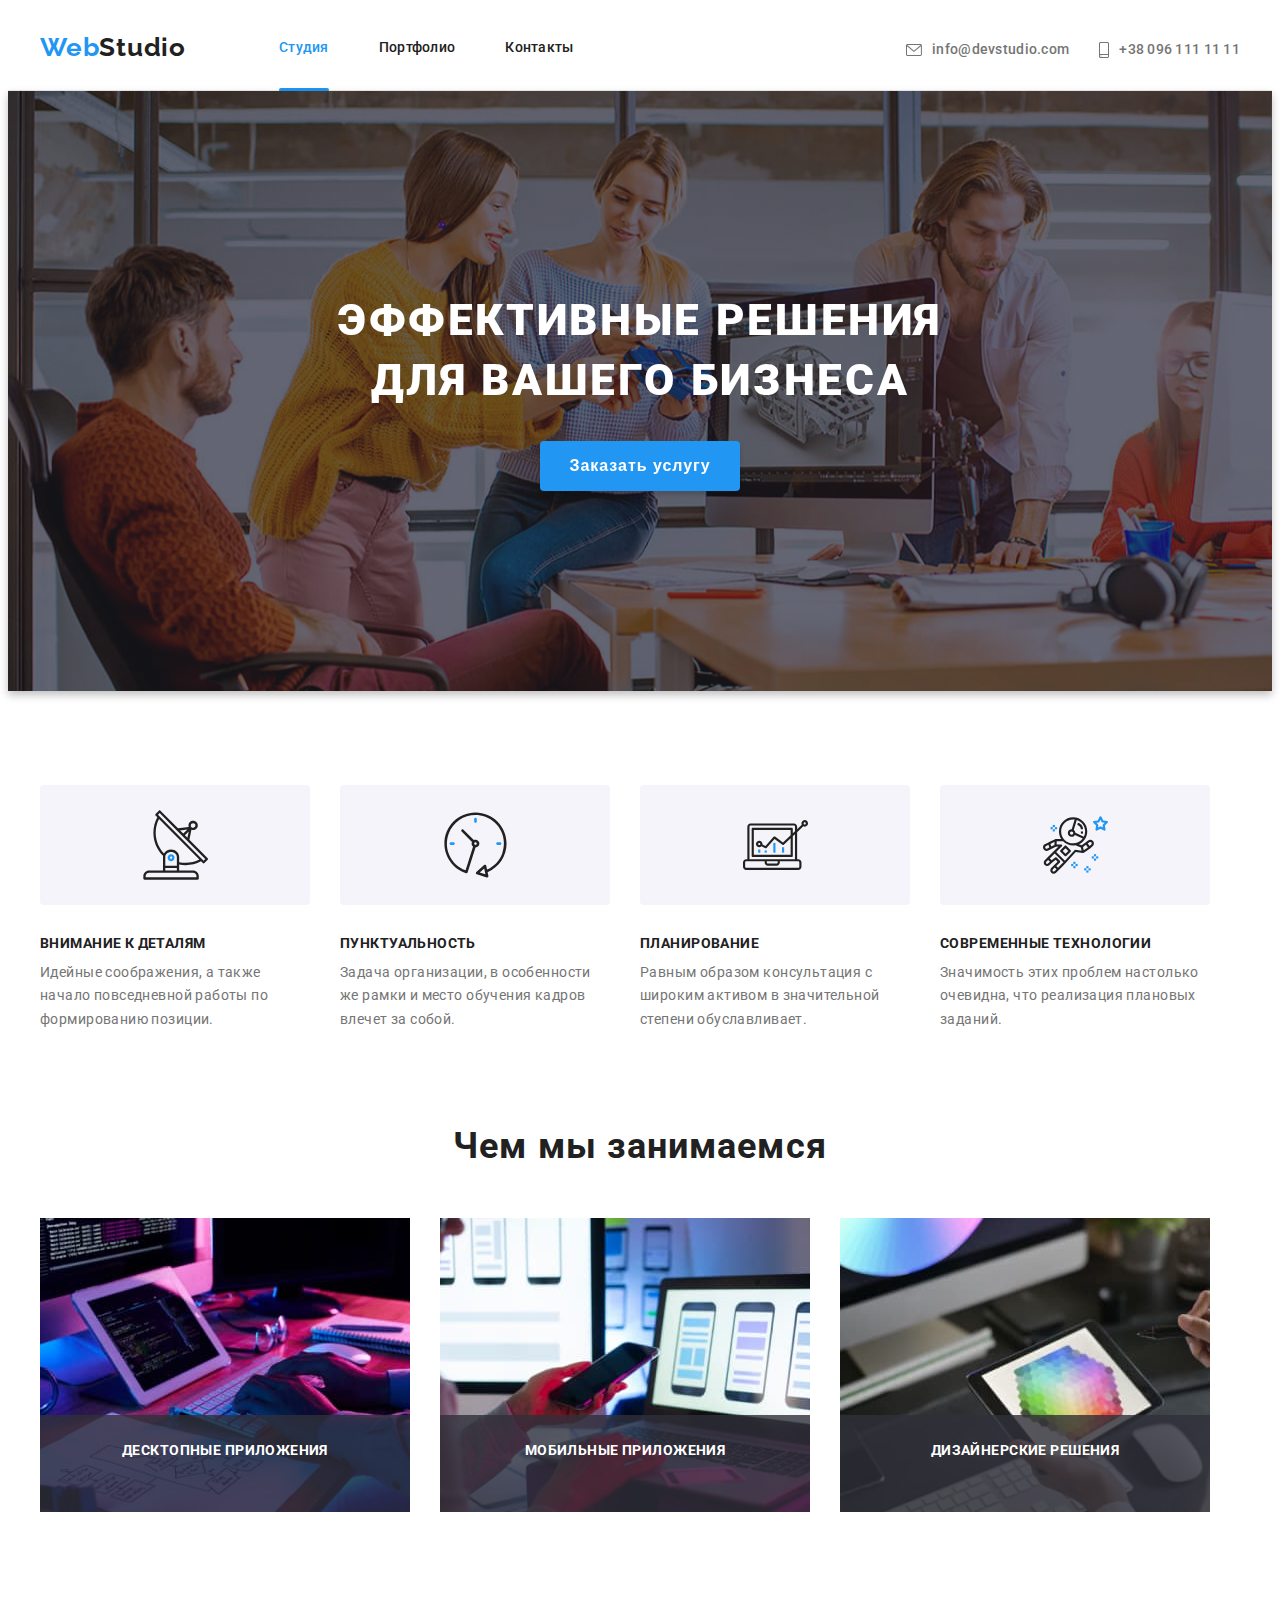
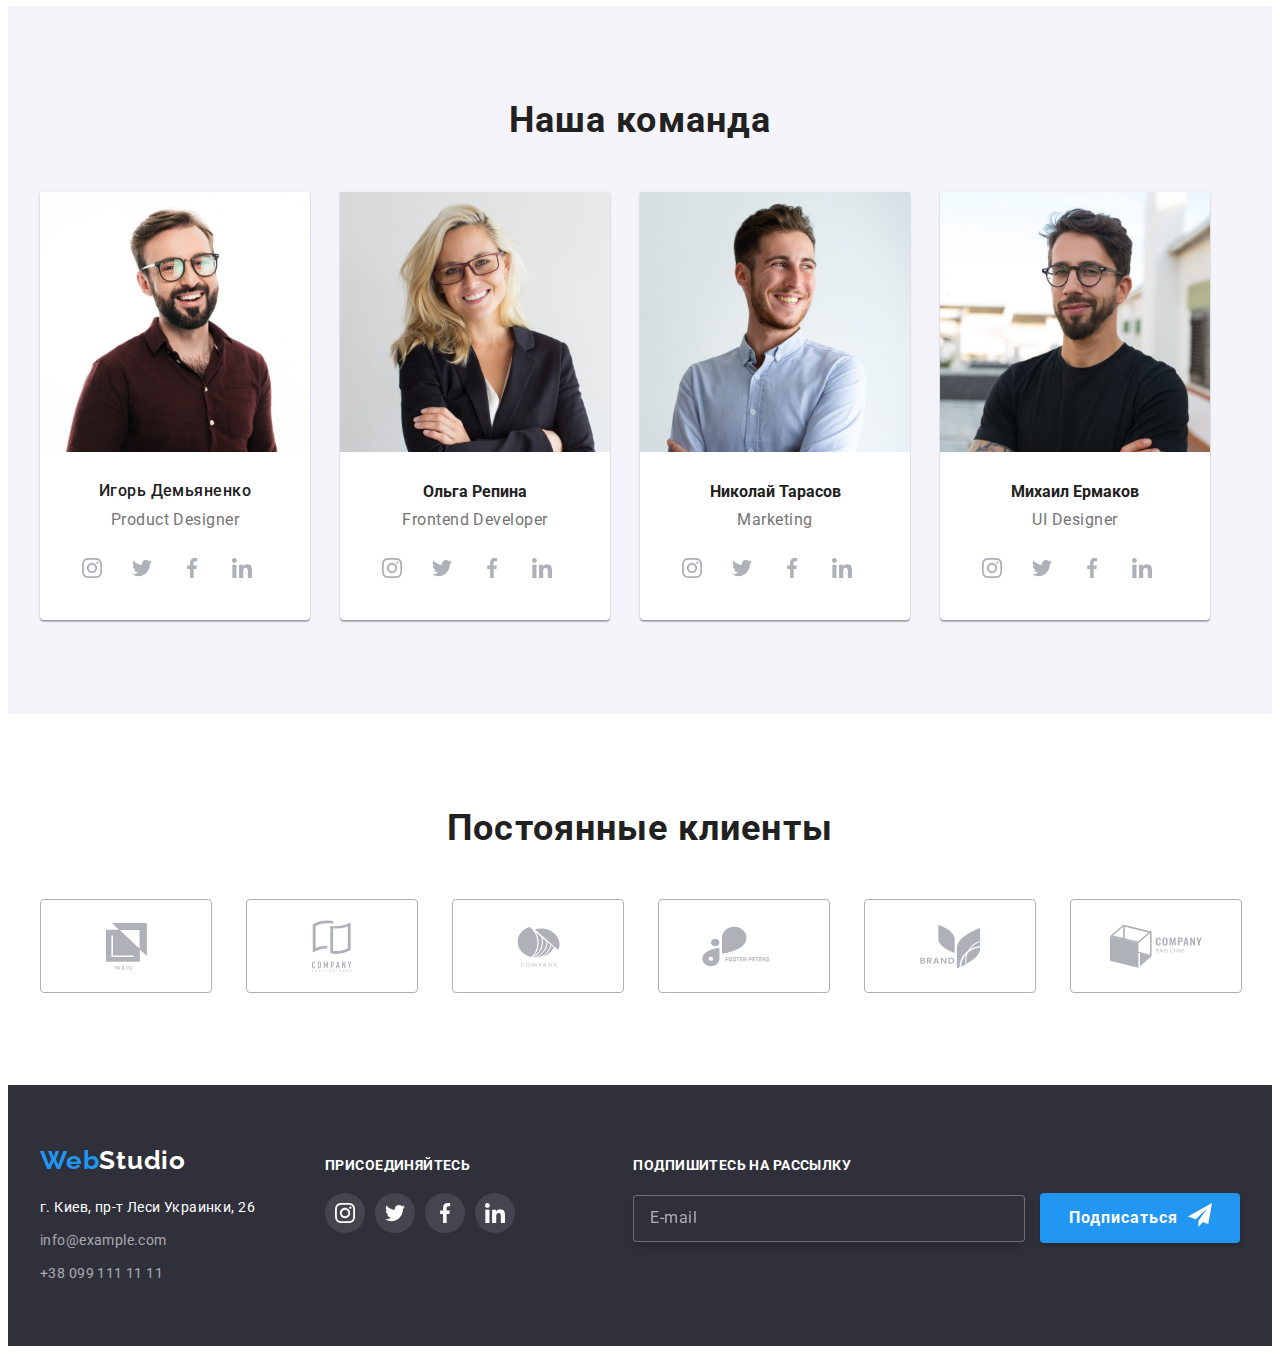
==== commit 6a1dba33: "редактирует код используя методологию BEM" ====
--- a/index.html
+++ b/index.html
@@ -20,38 +20,38 @@
 <body>
   <!--HEADER-->
   <header class="header">
-    <div class="header-section container">
-      <nav class="navigation">
-        <div class="nav-container">
+    <div class="header__section container">
+      <nav class="header__nav">
+        <div class="header__nav-container">
           <a class="logo animate__swing" href="./">
-            <span class="logo-icon-color" lang="en">Web</span>Studio</a>
-          <div class="menu-section">
-            <ul class="menu">
-              <li class="menu-item">
-                <a class="menu-link current" href="./">Студия</a>
+            <span class="logo__left-side" lang="en">Web</span>Studio</a>
+          <div class="header__menu-section">
+            <ul class="header__menu">
+              <li class="header__menu-item">
+                <a class="header__menu-link current" href="./">Студия</a>
               </li>
-              <li class="menu-item">
-                <a class="menu-link" href="./portfolio.html">Портфолио</a>
+              <li class="header__menu-item">
+                <a class="header__menu-link" href="./portfolio.html">Портфолио</a>
               </li>
-              <li class="menu-item">
-                <a class="menu-link" href="">Контакты</a>
+              <li class="header__menu-item">
+                <a class="header__menu-link" href="">Контакты</a>
               </li>
             </ul>
           </div>
         </div>
       </nav>
-      <ul class="info-list">
+      <ul class="info">
         <li class="info-point">
-          <a class="mail-link" href="mailto:info@devstudio.com">
-            <svg class="header-icon" width="16" height="12">
+          <a class="mail link" href="mailto:info@devstudio.com">
+            <svg class="info-icon" width="16" height="12">
               <use href="./images/icons.svg#icon-envelope"></use>
             </svg>
             info@devstudio.com
           </a>
         </li>
         <li class="info-point">
-          <a class="tel-link" href="tel:+380961111111">
-            <svg class="header-icon" width="10" height="16">
+          <a class="tel link" href="tel:+380961111111">
+            <svg class="info-icon" width="10" height="16">
               <use href="./images/icons.svg#icon-smartphone"></use>
             </svg>
             +38 096 111 11 11
@@ -64,64 +64,64 @@
   <main>
     <!--HERO-->
     <section class="hero">
-      <div class="hero-section container">
-        <h1 class="hero-header">
+      <div class="hero__section container">
+        <h1 class="hero__header">
           Эффективные решения<br />
           для вашего бизнеса
         </h1>
-        <button class="hero-button" type="button" data-modal-open>Заказать услугу</button>
+        <button class="hero__button" type="button" data-modal-open>Заказать услугу</button>
       </div>
     </section>
 
     <!--OUR QUALITIES-->
-    <section class="section qualities">
+    <section class="qualities section">
       <div class="qualities-section container">
         <h2 hidden>Наши качества</h2>
-        <ul class="qualities-list">
-          <li class="qualities-point">
-            <div class="qualities-icon-box">
-              <svg class="qualities-icon" width="65" height="70">
+        <ul class="qualities__list">
+          <li class="qualities__point">
+            <div class="qualities__icon-box">
+              <svg class="qualities__icon" width="65" height="70">
                 <use href="./images/icons.svg#icon-antenna"></use>
               </svg>
             </div>
-            <h3 class="qualities-name">Внимание к деталям</h3>
-            <p class="qualities-description">
+            <h3 class="qualities__name">Внимание к деталям</h3>
+            <p class="qualities__description">
               Идейные соображения, а также начало повседневной работы по
               формированию позиции.
             </p>
           </li>
-          <li class="qualities-point">
-            <div class="qualities-icon-box">
-              <svg class="qualities-icon" width="65" height="70">
+          <li class="qualities__point">
+            <div class="qualities__icon-box">
+              <svg class="qualities__icon" width="65" height="70">
                 <use href="./images/icons.svg#icon-clock"></use>
               </svg>
             </div>
-            <h3 class="qualities-name">Пунктуальность</h3>
-            <p class="qualities-description">
+            <h3 class="qualities__name">Пунктуальность</h3>
+            <p class="qualities__description">
               Задача организации, в особенности же рамки и место обучения
               кадров влечет за собой.
             </p>
           </li>
-          <li class="qualities-point">
-            <div class="qualities-icon-box">
-              <svg class="qualities-icon" width="65" height="70">
+          <li class="qualities__point">
+            <div class="qualities__icon-box">
+              <svg class="qualities__icon" width="65" height="70">
                 <use href="./images/icons.svg#icon-diagram"></use>
               </svg>
             </div>
-            <h3 class="qualities-name">Планирование</h3>
-            <p class="qualities-description">
+            <h3 class="qualities__name">Планирование</h3>
+            <p class="qualities__description">
               Равным образом консультация с широким активом в значительной
               степени обуславливает.
             </p>
           </li>
-          <li class="qualities-point">
-            <div class="qualities-icon-box">
-              <svg class="qualities-icon" width="65" height="70">
+          <li class="qualities__point">
+            <div class="qualities__icon-box">
+              <svg class="qualities__icon" width="65" height="70">
                 <use href="./images/icons.svg#icon-astronaut"></use>
               </svg>
             </div>
-            <h3 class="qualities-name">Современные технологии</h3>
-            <p class="qualities-description">
+            <h3 class="qualities__name">Современные технологии</h3>
+            <p class="qualities__description">
               Значимость этих проблем настолько очевидна, что реализация
               плановых заданий.
             </p>
@@ -131,26 +131,26 @@
     </section>
 
     <!--OUR-TASKS-->
-    <section class="tasks-section section">
-      <div class="tasks-container container">
-        <h2 class="tasks-header">Чем мы занимаемся</h2>
-        <ul class="tasks-list">
-          <li class="tasks-point">
+    <section class="tasks__section section">
+      <div class="tasks__container container">
+        <h2 class="tasks__header">Чем мы занимаемся</h2>
+        <ul class="tasks__list">
+          <li class="tasks__point">
             <img src="./images/tasks/wrighting-code.jpg" alt="разработчик пишет код" width="370" height="294"/>
-            <div class="tasks-overlay-box">
-              <p class="tasks-overlay">десктопные приложения</p>
-            </div>
-          </li>
-          <li class="tasks-point">
+            <div class="tasks__overlay-box">
+              <p class="tasks__overlay">десктопные приложения</p>
+            </div>
+          </li>
+          <li class="tasks__point">
             <img src="./images/tasks/testing.jpg" alt="сотрудник тестирует приложение" width="370" height="294"/>
-            <div class="tasks-overlay-box">
-              <p class="tasks-overlay">мобильные приложения</p>
-            </div>
-          </li>
-          <li class="tasks-point">
+            <div class="tasks__overlay-box">
+              <p class="tasks__overlay">мобильные приложения</p>
+            </div>
+          </li>
+          <li class="tasks__point">
               <img src="./images/tasks/making-design.jpg" alt="сотрудник разрабатывает дизайн" width="370" height="294"/>
-            <div class="tasks-overlay-box">
-              <p class="tasks-overlay">дизайнерские решения</p>
+            <div class="tasks__overlay-box">
+              <p class="tasks__overlay">дизайнерские решения</p>
             </div>
           </li>
         </ul>
@@ -159,38 +159,38 @@
 
     <!--TEAM-->
     <section class="team section">
-      <div class="team-section container">
-        <h2 class="team-header">Наша команда</h2>
-        <ul class="team-list">
-          <li class="team-point">
+      <div class="team__section container">
+        <h2 class="section-header">Наша команда</h2>
+        <ul class="team__list">
+          <li class="team__point">
             <img src="./images/staff/ihor-demyanenko.jpg" alt="игорь демьяненко" width="270" height="260" />
-            <div class="member-box">
-              <h3 class="team-member">Игорь Демьяненко</h3>
-              <p class="member-description" lang="en">Product Designer</p>
+            <div class="team__member-box">
+              <h3 class="team__member-name">Игорь Демьяненко</h3>
+              <p class="team__member-profession" lang="en">Product Designer</p>
               <ul class="social-list">
                 <li class="social-point">
-                  <a class="social-link team-social-link" href="">
+                  <a class="social-link team__social-link" href="">
                     <svg class="social-icon">
                       <use href="./images/icons.svg#icon-instagram"></use>
                     </svg>
                   </a>
                 </li>
                 <li class="social-point">
-                  <a class="social-link team-social-link" href="">
+                  <a class="social-link team__social-link" href="">
                     <svg class="social-icon">
                       <use href="./images/icons.svg#icon-twitter"></use>
                     </svg>
                   </a>
                 </li>
                 <li class="social-point">
-                  <a class="social-link team-social-link" href="">
+                  <a class="social-link team__social-link" href="">
                     <svg class="social-icon">
                       <use href="./images/icons.svg#icon-facebook"></use>
                     </svg>
                   </a>
                 </li>
                 <li class="social-point">
-                  <a class="social-link team-social-link" href="">
+                  <a class="social-link team__social-link" href="">
                     <svg class="social-icon">
                       <use href="./images/icons.svg#icon-linkedin"></use>
                     </svg>
@@ -199,35 +199,35 @@
               </ul>
             </div>
           </li>
-          <li class="team-point">
+          <li class="team__point">
             <img src="./images/staff/olha-repina.jpg" alt="ольга репина" width="270" height="260" />
-            <div class="member-box">
-              <h3 class="team-member">Ольга Репина</h3>
-              <p class="member-description" lang="en">Frontend Developer</p>
+            <div class="team__member-box">
+              <h3 class="team__member">Ольга Репина</h3>
+              <p class="team__member-profession" lang="en">Frontend Developer</p>
               <ul class="social-list">
                 <li class="social-point">
-                  <a class="social-link team-social-link" href="">
+                  <a class="social-link team__social-link" href="">
                     <svg class="social-icon">
                       <use href="./images/icons.svg#icon-instagram"></use>
                     </svg>
                   </a>
                 </li>
                 <li class="social-point">
-                  <a class="social-link team-social-link" href="">
+                  <a class="social-link team__social-link" href="">
                     <svg class="social-icon">
                       <use href="./images/icons.svg#icon-twitter"></use>
                     </svg>
                   </a>
                 </li>
                 <li class="social-point">
-                  <a class="social-link team-social-link" href="">
+                  <a class="social-link team__social-link" href="">
                     <svg class="social-icon">
                       <use href="./images/icons.svg#icon-facebook"></use>
                     </svg>
                   </a>
                 </li>
                 <li class="social-point">
-                  <a class="social-link team-social-link" href="">
+                  <a class="social-link team__social-link" href="">
                     <svg class="social-icon">
                       <use href="./images/icons.svg#icon-linkedin"></use>
                     </svg>
@@ -236,35 +236,35 @@
               </ul>
             </div>
           </li>
-          <li class="team-point">
+          <li class="team__point">
             <img src="./images/staff/nicolay-tarasov.jpg" alt="николай тарасов" width="270" height="260" />
-            <div class="member-box">
+            <div class="team__member-box">
               <h3 class="team-member">Николай Тарасов</h3>
-              <p class="member-description" lang="en">Marketing</p>
+              <p class="team__member-profession" lang="en">Marketing</p>
               <ul class="social-list">
                 <li class="social-point">
-                  <a class="social-link team-social-link" href="">
+                  <a class="social-link team__social-link" href="">
                     <svg class="social-icon">
                       <use href="./images/icons.svg#icon-instagram"></use>
                     </svg>
                   </a>
                 </li>
                 <li class="social-point">
-                  <a class="social-link team-social-link" href="">
+                  <a class="social-link team__social-link" href="">
                     <svg class="social-icon">
                       <use href="./images/icons.svg#icon-twitter"></use>
                     </svg>
                   </a>
                 </li>
                 <li class="social-point">
-                  <a class="social-link team-social-link" href="">
+                  <a class="social-link team__social-link" href="">
                     <svg class="social-icon">
                       <use href="./images/icons.svg#icon-facebook"></use>
                     </svg>
                   </a>
                 </li>
                 <li class="social-point">
-                  <a class="social-link team-social-link" href="">
+                  <a class="social-link team__social-link" href="">
                     <svg class="social-icon">
                       <use href="./images/icons.svg#icon-linkedin"></use>
                     </svg>
@@ -273,35 +273,35 @@
               </ul>
             </div>
           </li>
-          <li class="team-point">
+          <li class="team__point">
             <img src="./images/staff/mikhail-ermakov.jpg" alt="михаил ермаков" width="270" height="260" />
-            <div class="member-box">
-              <h3 class="team-member">Михаил Ермаков</h3>
-              <p class="member-description" lang="en">UI Designer</p>
+            <div class="team__member-box">
+              <h3 class="team__member">Михаил Ермаков</h3>
+              <p class="team__member-profession" lang="en">UI Designer</p>
               <ul class="social-list">
                 <li class="social-point">
-                  <a class="social-link team-social-link" href="">
+                  <a class="social-link team__social-link" href="">
                     <svg class="social-icon">
                       <use href="./images/icons.svg#icon-instagram"></use>
                     </svg>
                   </a>
                 </li>
                 <li class="social-point">
-                  <a class="social-link team-social-link" href="">
+                  <a class="social-link team__social-link" href="">
                     <svg class="social-icon">
                       <use href="./images/icons.svg#icon-twitter"></use>
                     </svg>
                   </a>
                 </li>
                 <li class="social-point">
-                  <a class="social-link team-social-link" href="">
+                  <a class="social-link team__social-link" href="">
                     <svg class="social-icon">
                       <use href="./images/icons.svg#icon-facebook"></use>
                     </svg>
                   </a>
                 </li>
                 <li class="social-point">
-                  <a class="social-link team-social-link" href="">
+                  <a class="social-link team__social-link" href="">
                     <svg class="social-icon">
                       <use href="./images/icons.svg#icon-linkedin"></use>
                     </svg>
@@ -317,48 +317,48 @@
 
   <!-- OUR CLIENTS -->
 
-  <section class="clients-section section">
-    <div class="clients-container container">
-      <h2 class="clients-header">Постоянные клиенты</h2>
-      <ul class="client-list">
-        <li class="client-point">
-          <a class="client-link" href="">
-            <svg class="client-icon" width="41px" height="47px">
+  <section class="clients section">
+    <div class="clients__container container">
+      <h2 class="section-header">Постоянные клиенты</h2>
+      <ul class="clients__list">
+        <li class="clients__point">
+          <a class="clients__link" href="">
+            <svg class="client__icon" width="41px" height="47px">
               <use href="./images/icons.svg#icon-company-ya-co"></use>
             </svg>
           </a>
         </li>
-        <li class="client-point">
-          <a class="client-link" href="">
-            <svg class="client-icon" width="40px" height="52px">
+        <li class="clients__point">
+          <a class="clients__link" href="">
+            <svg class="clients__icon" width="40px" height="52px">
               <use href="./images/icons.svg#icon-company-pages"></use>
             </svg>
           </a>
         </li>
-        <li class="client-point">
-          <a class="client-link" href="">
-            <svg class="client-icon" width="43px" height="41px">
+        <li class="clients__point">
+          <a class="clients__link" href="">
+            <svg class="clients__icon" width="43px" height="41px">
               <use href="./images/icons.svg#icon-company-slices"></use>
             </svg>
           </a>
         </li>
-        <li class="client-point">
-          <a class="client-link" href="">
-            <svg class="client-icon" width="84px" height="41px">
+        <li class="clients__point">
+          <a class="clients__link" href="">
+            <svg class="clients__icon" width="84px" height="41px">
               <use href="./images/icons.svg#icon-company-foster-peters"></use>
             </svg>
           </a>
         </li>
-        <li class="client-point">
-          <a class="client-link" href="">
-            <svg class="client-icon" width="63px" height="45px">
+        <li class="clients__point">
+          <a class="clients__link" href="">
+            <svg class="clients__icon" width="63px" height="45px">
               <use href="./images/icons.svg#icon-company-leaves"></use>
             </svg>
           </a>
         </li>
-        <li class="client-point">
-          <a class="client-link" href="">
-            <svg class="client-icon" width="94px" height="44px">
+        <li class="clients__point">
+          <a class="clients__link" href="">
+            <svg class="clients__icon" width="94px" height="44px">
               <use href="./images/icons.svg#icon-company-box"></use>
             </svg>
           </a>
@@ -370,50 +370,50 @@
   <!--FOOTER-->
   <footer class="footer footer-section">
     <div class="container footer-container">
-      <div class="footer-logo-adress-box">
-        <a class="logo logo-footer" href="./"><span class="logo-icon-color" lang="en">Web</span><span
-            class="logo-icon-right" lang="en">Studio</span></a>
-        <address class="adress">
-          <ul class="adress-list">
-            <li class="footer-location">
-              <a class="location-link" href="https://goo.gl/maps/LH7wRKLAsP6Fqup57" target="_blank"
+      <div class="footer__address-box">
+        <a class="logo logo-footer" href="./"><span class="logo__left-side" lang="en">Web</span><span
+            class="logo__right-side" lang="en">Studio</span></a>
+        <address class="footer__address">
+          <ul class="footer__address-list">
+            <li class="footer__address-location">
+              <a class="footer__location-link" href="https://goo.gl/maps/LH7wRKLAsP6Fqup57" target="_blank"
                 rel="noopener, noreferrer">г. Киев, пр-т Леси Украинки, 26</a>
             </li>
             <li>
-              <a class="footer-mail" href="mailto:info@example.com">info@example.com</a>
+              <a class="footer__contacts" href="mailto:info@example.com">info@example.com</a>
             </li>
             <li>
-              <a class="footer-tel" href="tel:+380991111111">+38 099 111 11 11</a>
+              <a class="footer__contacts" href="tel:+380991111111">+38 099 111 11 11</a>
             </li>
           </ul>
         </address>
       </div>
-      <div class="footer-social-container">
-        <p class="footer-social-p">Присоединяйтесь</p>
-        <ul class="social-list footer-social-list">
+      <div class="footer__social-box">
+        <p class="footer__social-p">Присоединяйтесь</p>
+        <ul class="footer__social-list">
           <li class="social-point">
-            <a class="social-link footer-social-link" href="">
+            <a class="social-link footer__social-link" href="">
               <svg class="social-icon">
                 <use href="./images/icons.svg#icon-instagram"></use>
               </svg>
             </a>
           </li>
           <li class="social-point">
-            <a class="social-link footer-social-link" href="">
+            <a class="social-link footer__social-link" href="">
               <svg class="social-icon">
                 <use href="./images/icons.svg#icon-twitter"></use>
               </svg>
             </a>
           </li>
           <li class="social-point">
-            <a class="social-link footer-social-link" href="">
+            <a class="social-link footer__social-link" href="">
               <svg class="social-icon">
                 <use href="./images/icons.svg#icon-facebook"></use>
               </svg>
             </a>
           </li>
           <li class="social-point">
-            <a class="social-link footer-social-link" href="">
+            <a class="social-link footer__social-link" href="">
               <svg class="social-icon">
                 <use href="./images/icons.svg#icon-linkedin"></use>
               </svg>
@@ -428,9 +428,9 @@
           <button class="footer-mailing-button" type="submit">
             <span class="mailing-button-wrapper">
               Подписаться
-            <svg class="footer-button-mail-icon" width="24px" height="24px">
-              <use href="./images/footer-send-mail-icon.svg#icon-send-mail"></use>
-            </svg></span> 
+              <svg class="footer-button-mail-icon" width="24px" height="24px">
+                <use href="./images/footer-send-mail-icon.svg#icon-send-mail"></use>
+              </svg></span>
           </button>
         </form>
       </div>
@@ -485,7 +485,7 @@
 
         <label class="modal-form-field">Комментарий</label>
         <textarea class="modal-form-message" placeholder="Введите текст"></textarea>
-        <input class="modal-form-checkbox visually-hidden-checkbox" type="checkbox" id="accept-policy">
+        <input class="modal-form-checkbox visually-hidden-checkbox" type="checkbox" id="accept-policy" required>
         <label class="modal-form-checkbox-label" for="accept-policy">Соглашаюсь с рассылкой и принимаю&nbsp;<a
               class="modal-form-label-link" href="">Условия договора</a></label>
         <button class="modal-form-btn" type="submit">Отправить</button>
--- a/css/styles.css
+++ b/css/styles.css
@@ -111,18 +111,44 @@
   padding-bottom: 60px;
 }
 
-.team-social-link {
-  background-color: transparent;
-  fill: #afb1b8;
-}
-
-.footer-social-link {
-  background-color: rgba(255, 255, 255, 0.1);
-  fill: #ffffff;
-}
-
-.footer-social-list {
-  margin-top: 20px;
+.social-icon {
+  width: 20px;
+  height: 20px;
+}
+
+.social-point {
+  display: block;
+  width: 40px;
+  height: 40px;
+  border-radius: 50%;
+}
+
+.social-point:not(:last-child) {
+  margin-right: 10px;
+}
+
+.social-link {
+  display: flex;
+  justify-content: center;
+  align-items: center;
+  width: 100%;
+  height: 100%;
+  border-radius: 50%;
+
+  transition: background-color var(--main-duration) var(--timing-function),
+    fill var(--main-duration) var(--timing-function);
+}
+
+.section-header {
+  display: inline-block;
+  margin-bottom: 50px;
+
+  font-weight: var(--font-weight-secondary);
+  font-size: 36px;
+  line-height: 1.16;
+  text-align: center;
+  letter-spacing: 0.03em;
+  color: var(--main-font-color);
 }
 
 /* УТИЛИТЫ END */
@@ -133,19 +159,19 @@
   border-bottom: 1px solid #ececec;
 }
 
-.header-section {
+.header__section {
   display: flex;
   margin-left: auto;
   margin-right: auto;
   align-items: baseline;
 }
 
-.nav-container {
+.header__nav-container {
   display: flex;
   align-items: center;
 }
 
-.info-list {
+.info {
   display: flex;
   margin-left: auto;
 }
@@ -171,20 +197,20 @@
   animation-duration: 1000ms;
 }
 
-.logo-icon-color {
+.logo__left-side {
   color: var(--logo-icon-color-left);
 }
 
-.menu {
-  display: flex;
-}
-
-.menu-section {
+.header__menu-section {
   display: flex;
   width: 294px;
 }
 
-.menu-link {
+.header__menu {
+  display: flex;
+}
+
+.header__menu-link {
   position: relative;
   line-height: 1.14;
   letter-spacing: 0.02em;
@@ -196,7 +222,7 @@
   transition: color var(--main-duration) var(--timing-function);
 }
 
-.menu-link.current::before {
+.header__menu-link.current::before {
   position: absolute;
   display: block;
   content: "";
@@ -208,7 +234,7 @@
   border-radius: 2px;
 }
 
-.menu-link::after {
+.header__menu-link::after {
   position: absolute;
   display: block;
   content: "";
@@ -223,25 +249,25 @@
   transition: transform var(--main-duration) var(--timing-function);
 }
 
-.menu-link:hover::after,
-.menu-link:focus::after {
+.header__menu-link:hover::after,
+.header__menu-link:focus::after {
   transform: scaleX(1);
 }
 
-.menu-item:not(:last-child) {
+.header__menu-item:not(:last-child) {
   margin-right: 50px;
 }
 
-.menu-link.current {
+.header__menu-link.current {
   color: var(--accent-color);
 }
 
-.menu-link:hover,
-.menu-link:focus {
+.header__menu-link:hover,
+.header__menu-link:focus {
   color: var(--accent-color);
 }
 
-.mail-link {
+.link {
   display: flex;
   align-items: center;
 
@@ -257,33 +283,18 @@
   transition: color var(--main-duration) var(--timing-function);
 }
 
-.tel-link {
-  display: flex;
-  align-items: center;
-
-  line-height: 1.14;
-  letter-spacing: 0.02em;
-  color: var(--header-info-color);
-
-  fill: var(--header-info-color);
-
-  padding-top: 32px;
-  padding-bottom: 32px;
-
-  transition: color var(--main-duration) var(--timing-function);
-}
-.mail-link:hover,
-.tel-link:hover {
+.link:hover,
+.link:hover {
   color: var(--accent-color);
   fill: var(--accent-color);
 }
-.mail-link:focus,
-.tel-link:focus {
+.link:focus,
+.link:focus {
   color: var(--accent-color);
   fill: var(--accent-color);
 }
 
-.header-icon {
+.info-icon {
   margin-right: 10px;
 
   transition: fill var(--main-duration) var(--timing-function);
@@ -307,7 +318,7 @@
   padding-bottom: 200px;
 }
 
-.hero-section {
+.hero__section {
   display: flex;
   flex-direction: column;
 
@@ -315,7 +326,7 @@
   justify-content: center;
 }
 
-.hero-header {
+.hero__header {
   display: inline-block;
   font-family: var(--main-font);
   font-weight: 900;
@@ -333,7 +344,7 @@
   color: var(--hero-header-color);
 }
 
-.hero-button {
+.hero__button {
   display: inline-block;
   width: 200px;
   padding-top: 10px;
@@ -361,19 +372,19 @@
   display: flex;
 }
 
-.qualities-list {
-  display: flex;
-}
-
-.qualities-point:not(last-child) {
+.qualities__list {
+  display: flex;
+}
+
+.qualities__point:not(last-child) {
   margin-right: 30px;
 }
-.qualities-point {
+.qualities__point {
   display: block;
   width: 270px;
 }
 
-.qualities-icon-box {
+.qualities__icon-box {
   display: flex;
   align-items: center;
   justify-content: center;
@@ -385,7 +396,7 @@
   background-color: #f5f4fa;
 }
 
-.qualities-name {
+.qualities__name {
   display: inline-block;
   margin-bottom: 9px;
 
@@ -397,7 +408,7 @@
   color: var(--main-font-color);
 }
 
-.qualities-description {
+.qualities__description {
   font-size: 14px;
   font-weight: var(--font-weight-p);
   line-height: 1.71;
@@ -408,13 +419,13 @@
 
 /* TASKS */
 
-.tasks-section {
+.tasks__section {
   display: flex;
   flex-direction: column;
   padding-top: 0;
 }
 
-.tasks-header {
+.tasks__header {
   display: block;
   margin-left: auto;
   margin-right: auto;
@@ -428,22 +439,22 @@
   color: var(--main-font-color);
 }
 
-.tasks-list {
-  display: flex;
-}
-
-.tasks-point {
+.tasks__list {
+  display: flex;
+}
+
+.tasks__point {
   display: block;
   position: relative;
   width: 370px;
   height: 294px;
 }
 
-.tasks-point:not(:last-child) {
+.tasks__point:not(:last-child) {
   margin-right: 30px;
 }
 
-.tasks-overlay {
+.tasks__overlay {
   font-weight: bold;
   font-size: 14px;
   line-height: 16px;
@@ -454,7 +465,7 @@
   color: #ffffff;
 }
 
-.tasks-overlay-box {
+.tasks__overlay-box {
   position: absolute;
   bottom: 0;
   width: 370px;
@@ -467,11 +478,17 @@
 /* TASKS END */
 
 /* TEAM */
-.team-list {
-  display: flex;
-}
-
-.team-point {
+
+.team__section {
+  display: flex;
+  flex-direction: column;
+}
+
+.team__list {
+  display: flex;
+}
+
+.team__point {
   display: block;
   box-shadow: 0px 1px 3px rgba(0, 0, 0, 0.12), 0px 1px 1px rgba(0, 0, 0, 0.14),
     0px 2px 1px rgba(0, 0, 0, 0.2);
@@ -479,7 +496,7 @@
   background-color: #ffffff;
 }
 
-.team-point:not(last-child) {
+.team__point:not(last-child) {
   margin-right: 30px;
 }
 
@@ -487,24 +504,7 @@
   background: var(--team-back-color);
 }
 
-.team-section {
-  display: flex;
-  flex-direction: column;
-}
-
-.team-header {
-  display: inline-block;
-  margin-bottom: 50px;
-
-  font-weight: var(--font-weight-secondary);
-  font-size: 36px;
-  line-height: 1.16;
-  text-align: center;
-  letter-spacing: 0.03em;
-  color: var(--main-font-color);
-}
-
-.member-box {
+.team__member-box {
   display: flex;
   flex-direction: column;
   align-items: center;
@@ -520,96 +520,63 @@
   height: 44px;
 }
 
-.social-point {
-  display: block;
-  width: 40px;
-  height: 40px;
-  border-radius: 50%;
-}
-
-.social-point:not(:last-child) {
-  margin-right: 10px;
-}
-
-.social-link {
+.team__social-link {
+  background-color: transparent;
+  fill: #afb1b8;
+}
+
+.social-link:focus,
+.social-link:hover {
+  background-color: var(--accent-color);
+  fill: #ffffff;
+}
+
+.team__member-name {
+  display: inline-block;
+
+  font-size: 16px;
+  font-weight: var(--font-weight-member);
+  line-height: 1.18;
+  text-align: center;
+  letter-spacing: 0.03em;
+}
+
+.team__member-profession {
+  display: inline-block;
+  margin-top: 10px;
+
+  font-weight: 400;
+  font-size: 16px;
+  line-height: 1.18;
+  text-align: center;
+  letter-spacing: 0.03em;
+  color: var(--description-color);
+}
+/* TEAM END */
+
+/* CLIENTS */
+
+.clients__container {
+  display: flex;
+  flex-direction: column;
+}
+
+.clients__list {
+  display: flex;
+  justify-content: space-between;
+}
+
+.clients__point {
+  width: 170px;
+  height: 92px;
+}
+
+.clients__link {
   display: flex;
   justify-content: center;
   align-items: center;
   width: 100%;
   height: 100%;
-  border-radius: 50%;
-
-  transition: background-color var(--main-duration) var(--timing-function),
-    fill var(--main-duration) var(--timing-function);
-}
-
-.social-link:focus,
-.social-link:hover {
-  background-color: var(--accent-color);
-  fill: #ffffff;
-}
-.social-icon {
-  width: 20px;
-  height: 20px;
-}
-
-.team-member {
-  display: inline-block;
-
-  font-size: 16px;
-  font-weight: var(--font-weight-member);
-  line-height: 1.18;
-  text-align: center;
-  letter-spacing: 0.03em;
-}
-
-.member-description {
-  display: inline-block;
-  margin-top: 10px;
-
-  font-weight: 400;
-  font-size: 16px;
-  line-height: 1.18;
-  text-align: center;
-  letter-spacing: 0.03em;
-  color: var(--description-color);
-}
-/* TEAM END */
-
-/* CLIENTS */
-
-.clients-container {
-  display: flex;
-  flex-direction: column;
-}
-
-.clients-header {
-  align-self: center;
-  margin-bottom: 50px;
-
-  font-weight: var(--font-weight-secondary);
-  font-size: 36px;
-  line-height: 42px;
-  text-align: center;
-  letter-spacing: 0.03em;
-}
-
-.client-list {
-  display: flex;
-  justify-content: space-between;
-}
-
-.client-point {
-  width: 170px;
-  height: 92px;
-}
-
-.client-link {
-  display: flex;
-  justify-content: center;
-  align-items: center;
-  width: 100%;
-  height: 100%;
 
   border: 1px solid #afb1b8;
   border-radius: 4px;
@@ -620,8 +587,8 @@
     border-color var(--timing-function) var(--main-duration);
 }
 
-.client-link:hover,
-.client-link:focus {
+.clients__link:hover,
+.clients__link:focus {
   fill: var(--accent-color);
   border: 1px solid var(--accent-color);
 }
@@ -646,11 +613,11 @@
   margin-bottom: 20px;
 }
 
-.logo-icon-right {
+.logo__right-side {
   color: var(--logo-icon-color-right);
 }
 
-.location-link {
+.footer__location-link {
   font-weight: 400;
   font-style: normal;
   line-height: 1.71;
@@ -660,13 +627,12 @@
   transition: color var(--main-duration) var(--timing-function);
 }
 
-.location-link:hover,
-.location-link:focus {
+.footer__location-link:hover,
+.footer__location-link:focus {
   color: var(--accent-color);
 }
 
-.footer-mail,
-.footer-tel {
+.footer__contacts {
   font-weight: 400;
   line-height: 1.71;
   letter-spacing: 0.03em;
@@ -674,25 +640,23 @@
 
   transition: color var(--main-duration) var(--timing-function);
 }
-.footer-mail:hover,
-.footer-tel:hover,
-.footer-mail:focus,
-.footer-tel:focus {
+.footer__contacts:hover,
+.footer__contacts:focus {
   color: var(--footer-accent-color);
 }
 
-.adress li:not(:last-child) {
+.footer__address li:not(:last-child) {
   margin-bottom: 9px;
   margin-right: auto;
 }
 
-.footer-logo-adress-box {
+.footer__address-box {
   display: flex;
   flex-direction: column;
   margin-top: 60px;
 }
 
-.footer-social-container {
+.footer__social-box {
   display: flex;
   flex-direction: column;
   width: 206px;
@@ -701,7 +665,12 @@
   margin-left: 70px;
 }
 
-.footer-social-p {
+.footer__social-list {
+  display: flex;
+  margin-top: 20px;
+}
+
+.footer__social-p {
   font-weight: var(--font-weight-secondary);
   font-size: 14px;
   line-height: 16px;
@@ -709,6 +678,11 @@
   text-transform: uppercase;
 
   color: #ffffff;
+}
+
+.footer__social-link {
+  background-color: rgba(255, 255, 255, 0.1);
+  fill: #ffffff;
 }
 
 .footer-mailing-container {
@@ -1090,6 +1064,7 @@
   display: flex;
   align-items: center;
   font-family: var(--main-font);
+  font-weight: 400;
   font-size: 14px;
   line-height: 1.71;
   letter-spacing: 0.03em;
